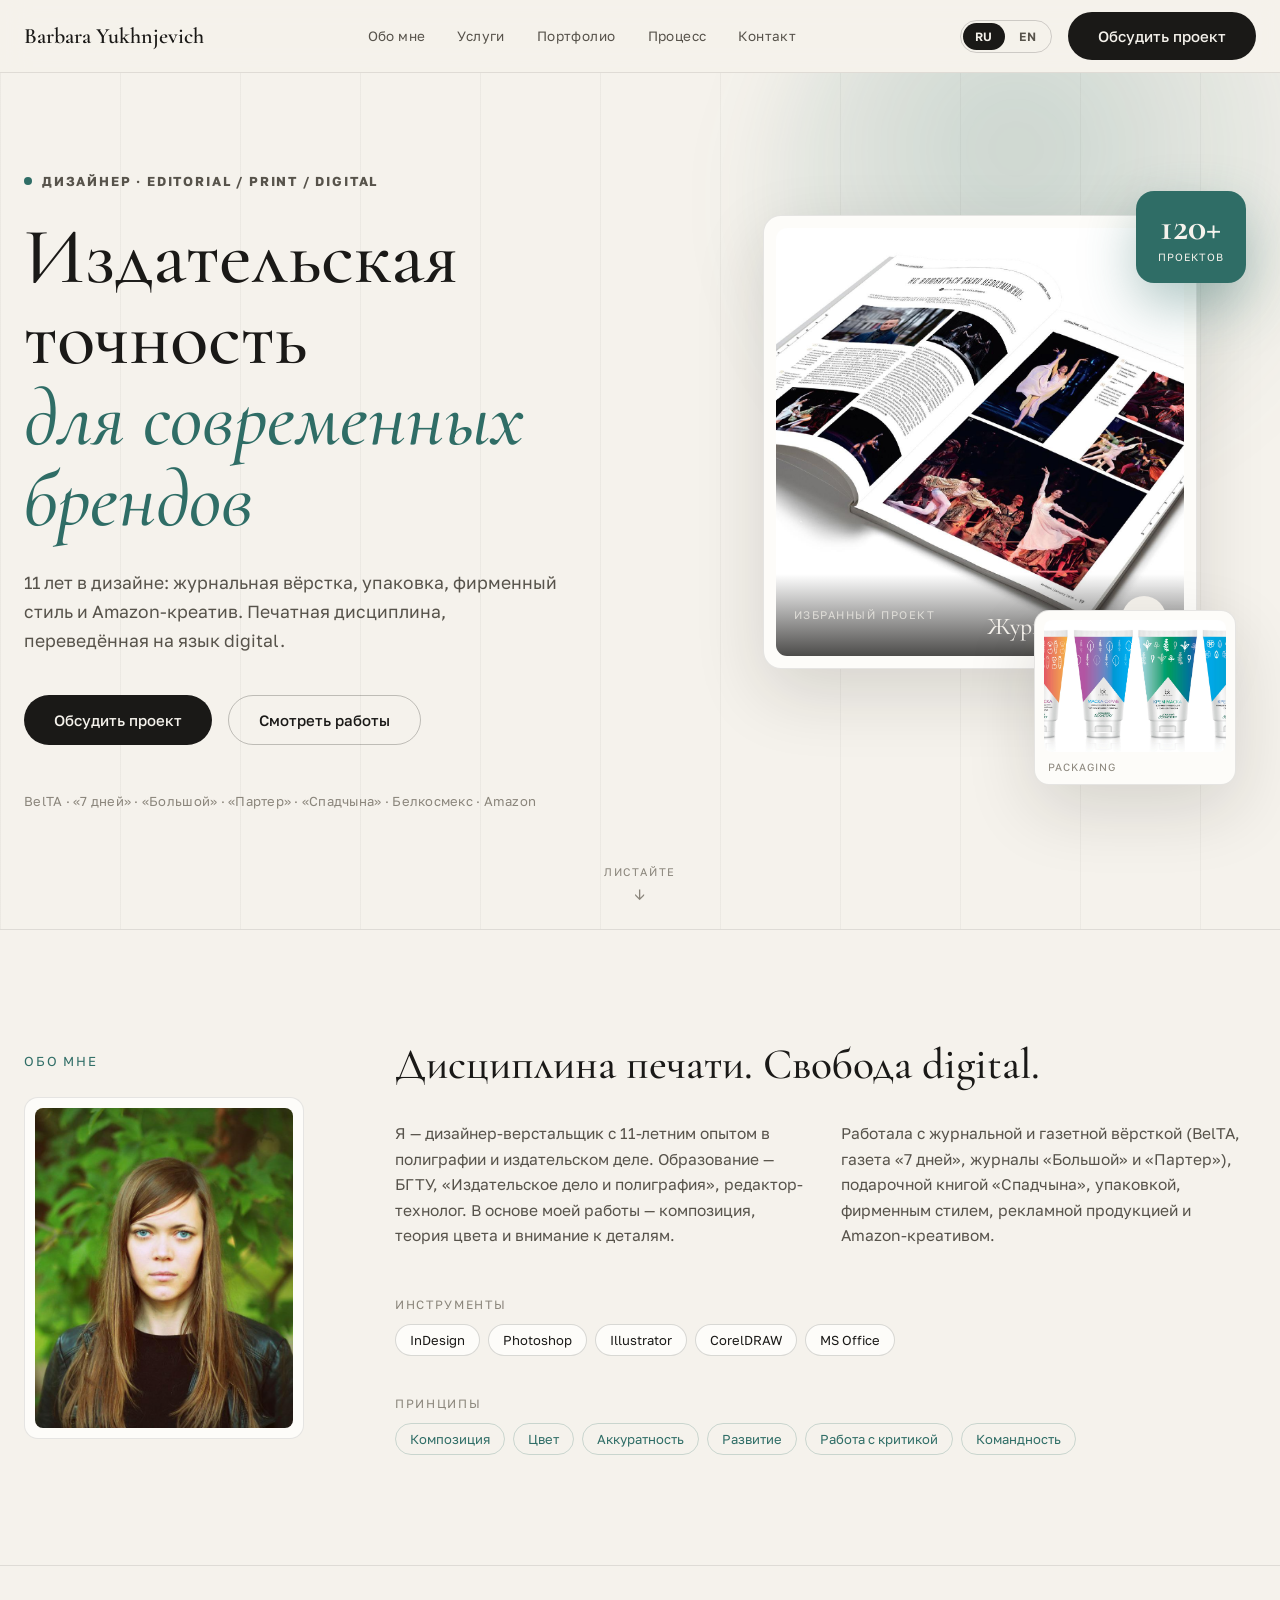
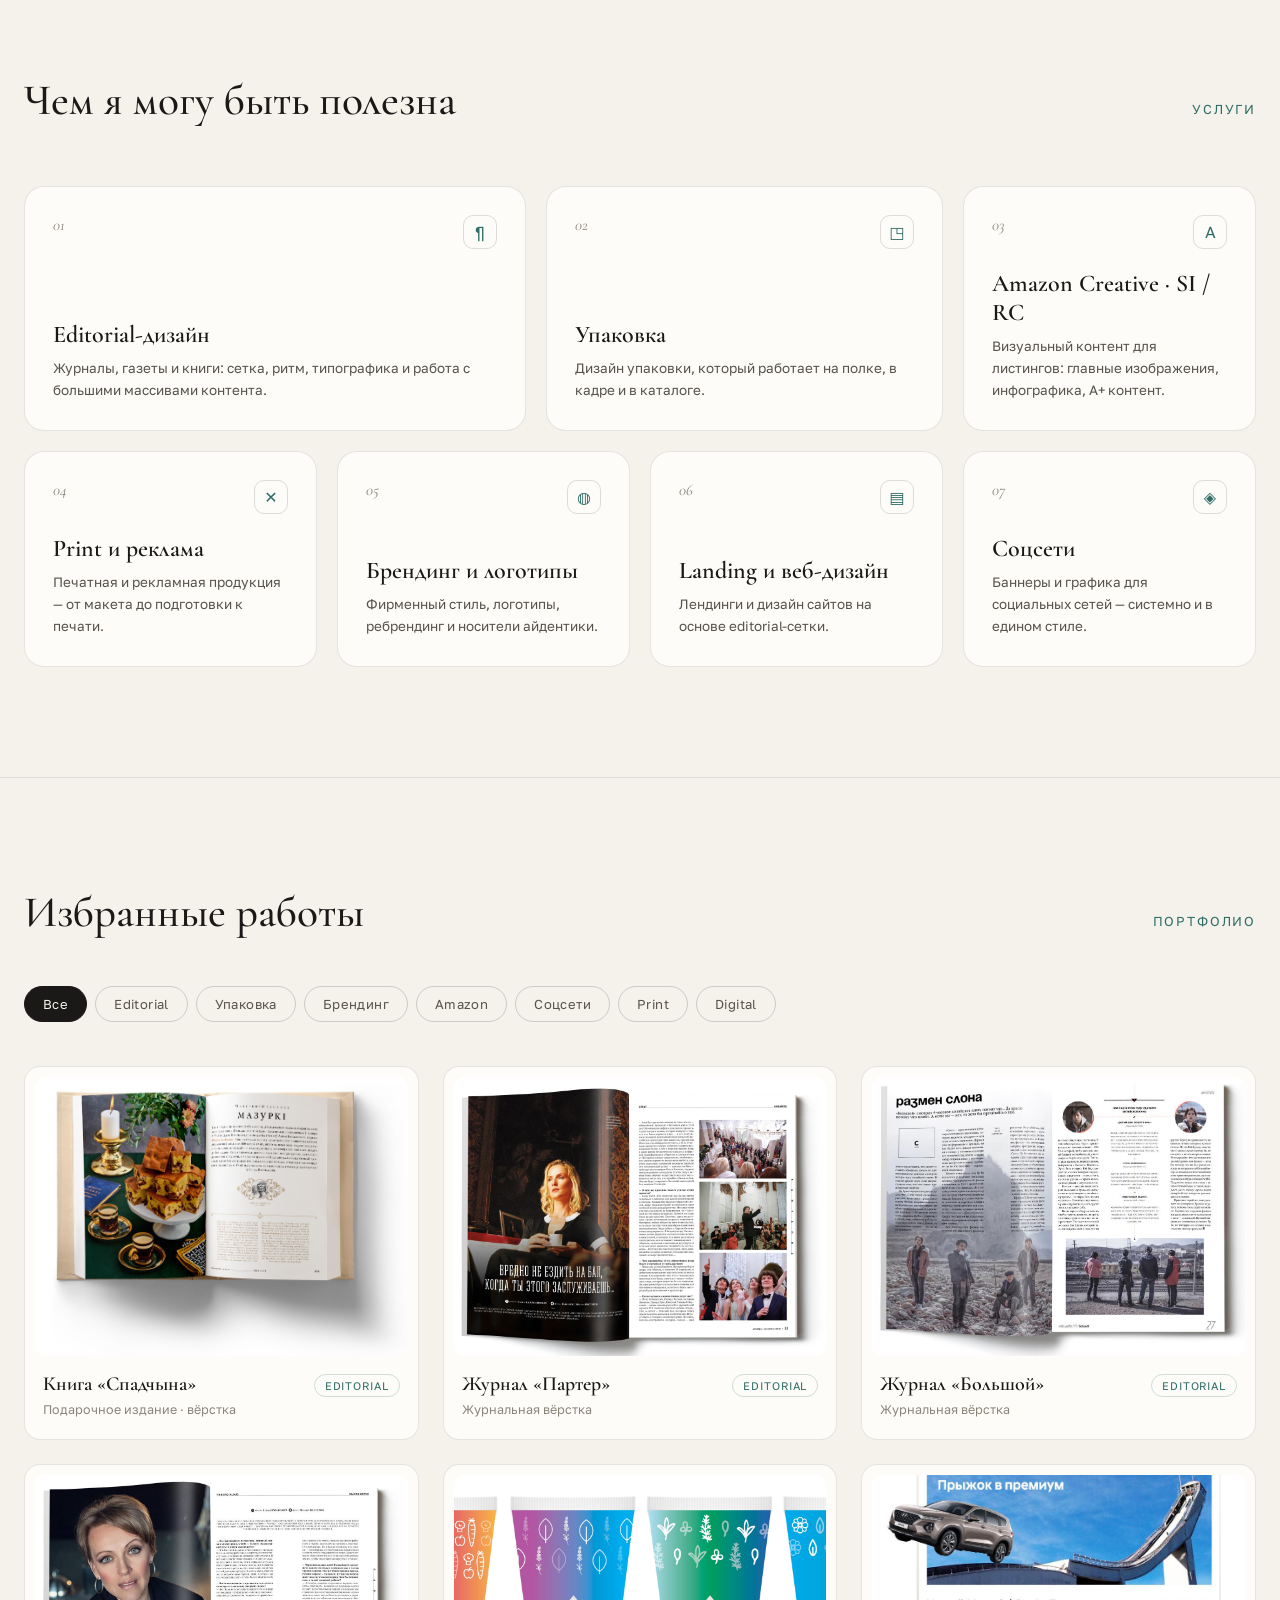
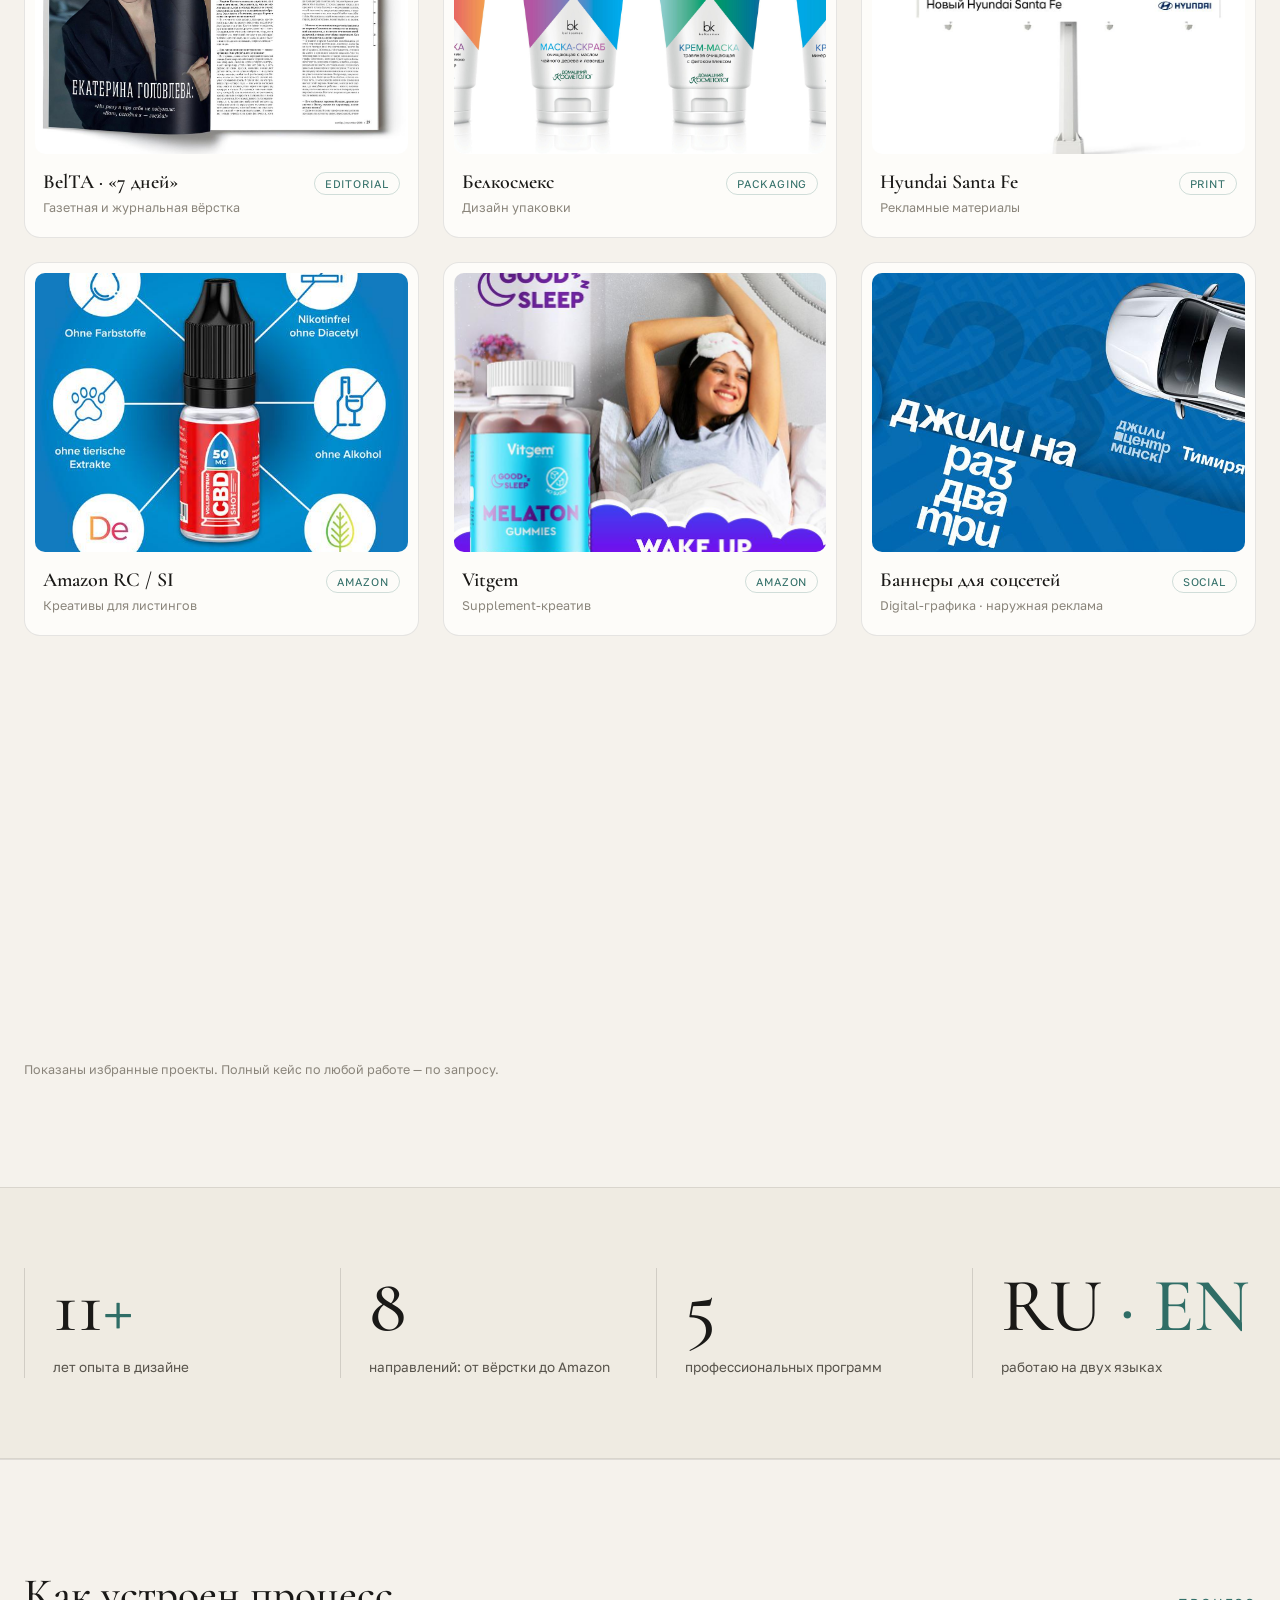
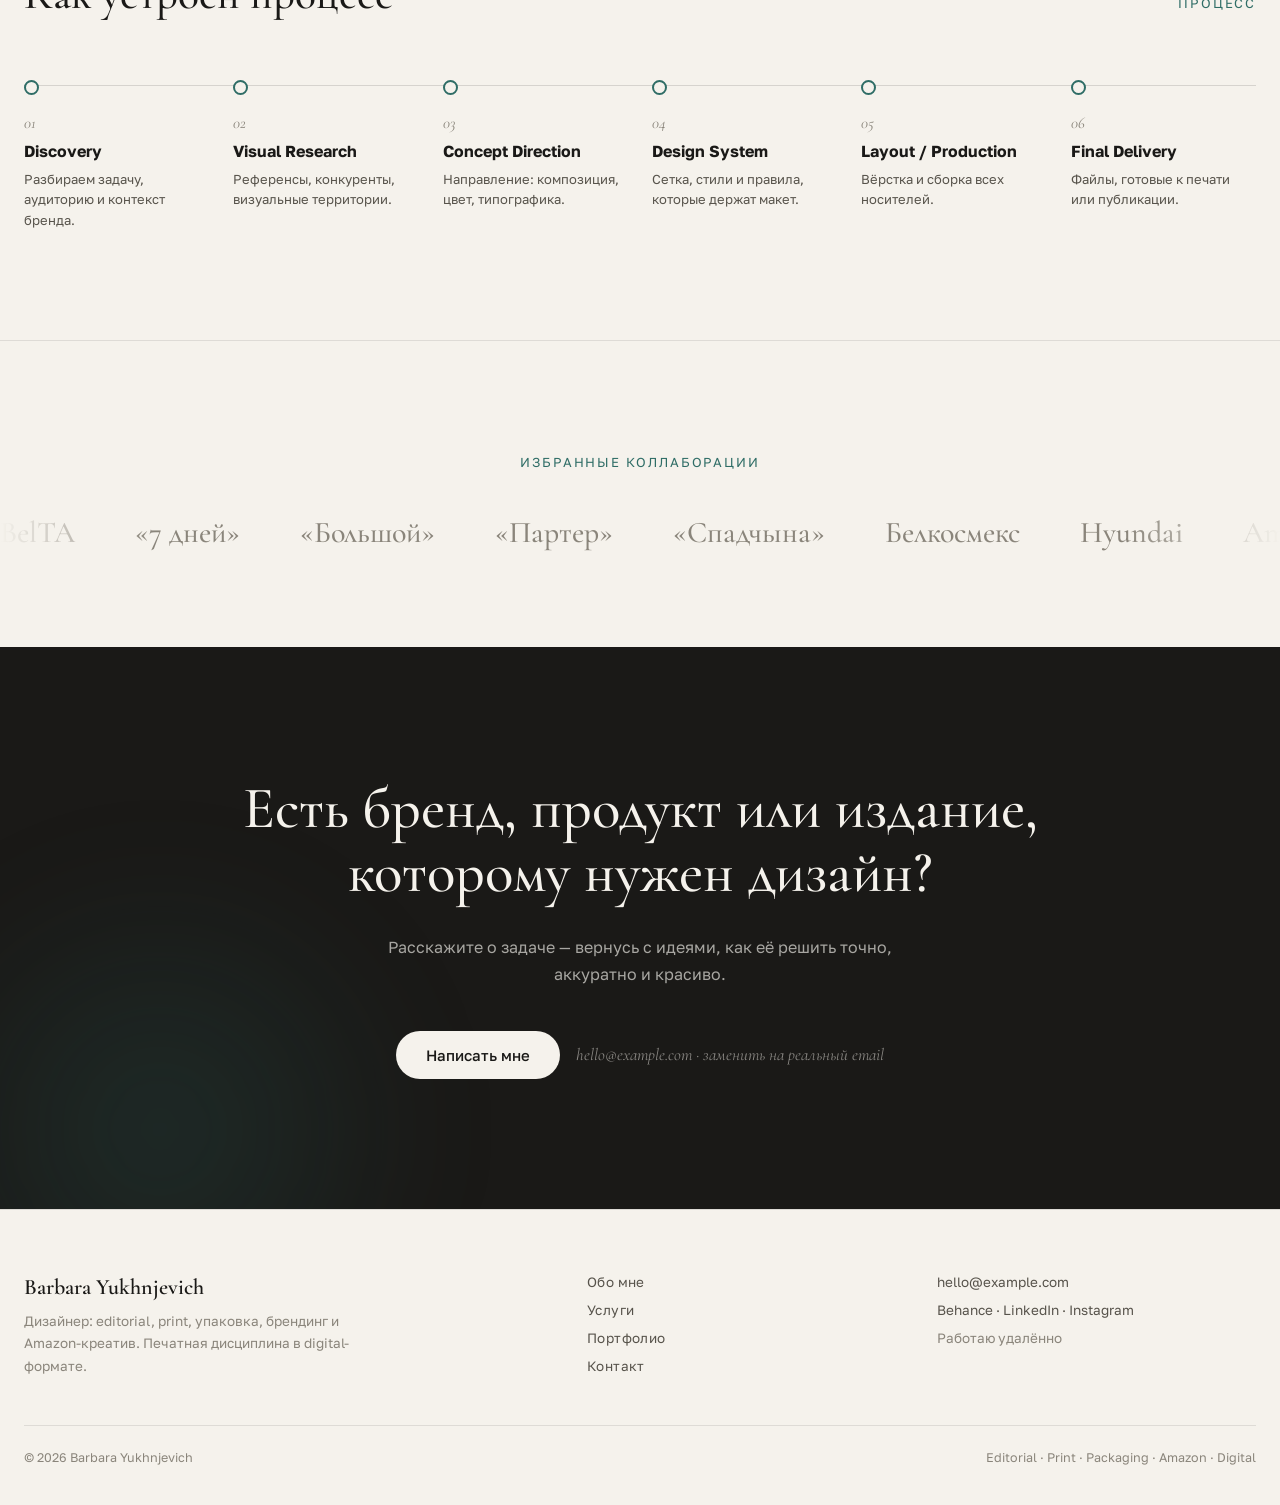
==== index.html @ 65e95d79 "Prepare Netlify Decap CMS site" ====
<!doctype html>
<html lang="ru">
  <head>
    <meta charset="utf-8">
    <meta name="viewport" content="width=device-width, initial-scale=1">
    <title>Barbara Yukhnjevich | Editorial, Print, Packaging & Digital Designer</title>
    <meta
      name="description"
      content="Portfolio of Barbara Yukhnjevich: editorial design, print, packaging, branding, Amazon creative and digital graphics."
    >
    <meta name="theme-color" content="#2F6D66">
    <meta property="og:title" content="Barbara Yukhnjevich | Designer">
    <meta
      property="og:description"
      content="Editorial precision for modern brands: print, packaging, branding, Amazon creative and digital design."
    >
    <meta property="og:type" content="website">
    <link rel="icon" href="assets/favicon.svg" type="image/svg+xml">
    <link rel="preconnect" href="https://fonts.googleapis.com">
    <link rel="preconnect" href="https://fonts.gstatic.com" crossorigin>
    <link
      href="https://fonts.googleapis.com/css2?family=Cormorant+Garamond:ital,wght@0,400;0,500;0,600;1,400;1,500&family=Golos+Text:wght@400;500;600&display=swap"
      rel="stylesheet"
    >
    <link rel="stylesheet" href="assets/styles.css">
  </head>
  <body>
    <div class="progress" id="progress"></div>

    <header class="site-header">
      <div class="shell header-inner">
        <a class="brand" href="#top">Barbara Yukhnjevich</a>
        <button class="menu-toggle" type="button" aria-label="Toggle menu" aria-expanded="false">
          <span></span>
          <span></span>
        </button>
        <nav class="main-nav" aria-label="Primary navigation">
          <a href="#about" data-nav="about"></a>
          <a href="#services" data-nav="services"></a>
          <a href="#portfolio" data-nav="portfolio"></a>
          <a href="#process" data-nav="process"></a>
          <a href="#contact" data-nav="contact"></a>
        </nav>
        <div class="header-actions">
          <div class="lang-switch" aria-label="Language">
            <button type="button" data-lang="ru">RU</button>
            <button type="button" data-lang="en">EN</button>
          </div>
          <a class="button button-dark header-cta" href="#contact"></a>
        </div>
      </div>
    </header>

    <main>
      <section class="hero" id="top" data-section="top">
        <div class="grid-bg" aria-hidden="true"></div>
        <div class="soft-orbit" aria-hidden="true"></div>
        <div class="shell hero-grid">
          <div class="hero-copy">
            <p class="kicker"><span></span><strong id="heroKicker"></strong></p>
            <h1>
              <span id="heroH1a"></span>
              <em id="heroH1b"></em>
            </h1>
            <p class="hero-sub" id="heroSub"></p>
            <div class="hero-buttons">
              <a class="button button-dark" href="#contact" id="heroCta1"></a>
              <a class="button button-outline" href="#portfolio" id="heroCta2"></a>
            </div>
            <p class="hero-facts" id="heroFacts"></p>
          </div>

          <div class="hero-media" aria-label="Featured work">
            <a class="featured-frame" href="#portfolio">
              <figure class="image-cover">
                <img src="uploads/ilovepdf_images-extracted/img27.jpg" alt="" id="heroImageAlt">
                <figcaption>
                  <span id="heroFeatTag"></span>
                  <strong id="heroFeatTitle"></strong>
                </figcaption>
              </figure>
              <span class="arrow" aria-hidden="true">→</span>
            </a>
            <div class="hero-badge">
              <strong>120+</strong>
              <span id="heroBadge1"></span>
            </div>
            <figure class="supporting-frame">
              <img src="uploads/ilovepdf_images-extracted/img66.jpg" alt="">
              <figcaption>Packaging</figcaption>
            </figure>
          </div>
        </div>
        <div class="scroll-cue" aria-hidden="true">
          <span id="scrollCue"></span>
          <span>↓</span>
        </div>
      </section>

      <section class="section about" id="about" data-section="about">
        <div class="shell about-grid">
          <aside>
            <p class="section-label" id="aboutLabel"></p>
            <figure class="portrait">
              <img src="uploads/ilovepdf_images-extracted/img3.jpg" alt="Barbara Yukhnjevich portrait">
            </figure>
          </aside>
          <div>
            <h2 class="section-title reveal" id="aboutH2"></h2>
            <div class="about-copy reveal">
              <p id="aboutP1"></p>
              <p id="aboutP2"></p>
            </div>
            <div class="chips-area">
              <div>
                <p class="micro-label" id="aboutToolsLabel"></p>
                <div class="chips" id="tools"></div>
              </div>
              <div>
                <p class="micro-label" id="aboutValuesLabel"></p>
                <div class="chips chips-accent" id="values"></div>
              </div>
            </div>
          </div>
        </div>
      </section>

      <section class="section" id="services" data-section="services">
        <div class="shell">
          <div class="section-head">
            <h2 class="section-title reveal" id="servicesH2"></h2>
            <p class="section-label" id="servicesLabel"></p>
          </div>
          <div class="services-grid" id="servicesGrid"></div>
        </div>
      </section>

      <section class="section portfolio" id="portfolio" data-section="portfolio">
        <div class="shell">
          <div class="section-head">
            <h2 class="section-title reveal" id="workH2"></h2>
            <p class="section-label" id="workLabel"></p>
          </div>
          <div class="filters" id="filters" aria-label="Portfolio filters"></div>
          <div class="projects-grid" id="projectsGrid"></div>
          <p class="note" id="workNote"></p>
        </div>
      </section>

      <section class="numbers" aria-label="Numbers">
        <div class="shell stats-grid" id="statsGrid"></div>
      </section>

      <section class="section process" id="process" data-section="process">
        <div class="shell">
          <div class="section-head">
            <h2 class="section-title reveal" id="processH2"></h2>
            <p class="section-label" id="processLabel"></p>
          </div>
          <div class="process-grid" id="processGrid"></div>
        </div>
      </section>

      <section class="collabs" aria-label="Selected collaborations">
        <div class="shell collab-head">
          <p class="section-label reveal" id="collabLabel"></p>
        </div>
        <div class="marquee" aria-hidden="true">
          <div id="collabTrack"></div>
        </div>
      </section>

      <section class="contact" id="contact" data-section="contact">
        <div class="contact-glow" aria-hidden="true"></div>
        <div class="shell contact-inner">
          <h2 class="reveal" id="ctaH2"></h2>
          <p id="ctaSub"></p>
          <div class="contact-actions">
            <a class="button button-light" id="ctaButton" href="#"></a>
            <span id="emailLine"></span>
          </div>
        </div>
      </section>
    </main>

    <footer class="footer">
      <div class="shell">
        <div class="footer-grid">
          <div>
            <strong class="footer-brand">Barbara Yukhnjevich</strong>
            <p id="footerTagline"></p>
          </div>
          <nav class="footer-nav" aria-label="Footer navigation">
            <a href="#about" data-footer-nav="about"></a>
            <a href="#services" data-footer-nav="services"></a>
            <a href="#portfolio" data-footer-nav="portfolio"></a>
            <a href="#contact" data-footer-nav="contact"></a>
          </nav>
          <div class="footer-contact">
            <a id="footerEmail" href="#"></a>
            <span id="footerSocial"></span>
            <span id="footerRemote"></span>
          </div>
        </div>
        <div class="footer-bottom">
          <span>© 2026 Barbara Yukhnjevich</span>
          <span>Editorial · Print · Packaging · Amazon · Digital</span>
        </div>
      </div>
    </footer>

    <div class="lightbox" id="lightbox" hidden>
      <button class="lightbox-close" type="button" aria-label="Close">×</button>
      <figure>
        <img src="[data-uri]" alt="">
        <figcaption>
          <strong></strong>
          <span></span>
        </figcaption>
      </figure>
    </div>

    <script src="assets/content.js"></script>
    <script src="assets/script.js"></script>
  </body>
</html>
---- assets/styles.css ----
:root {
  --paper: #f5f2ec;
  --paper-2: #efebe2;
  --card: #fdfcf9;
  --ink: #1a1917;
  --muted: #57534b;
  --faint: #8a857b;
  --line: rgba(26, 25, 23, 0.1);
  --accent: #2f6d66;
  --accent-soft: rgba(47, 109, 102, 0.22);
  --shadow: 0 24px 70px rgba(26, 25, 23, 0.14);
}

* {
  box-sizing: border-box;
}

html {
  scroll-behavior: smooth;
}

body {
  margin: 0;
  background: var(--paper);
  color: var(--ink);
  font-family: "Golos Text", system-ui, sans-serif;
}

body.locked {
  overflow: hidden;
}

img {
  display: block;
  max-width: 100%;
}

a {
  color: inherit;
}

button,
input {
  font: inherit;
}

.shell {
  width: min(100% - 48px, 1440px);
  margin: 0 auto;
}

.progress {
  position: fixed;
  inset: 0 auto auto 0;
  z-index: 1000;
  width: 0;
  height: 3px;
  background: var(--accent);
}

.site-header {
  position: sticky;
  top: 0;
  z-index: 100;
  border-bottom: 1px solid var(--line);
  background: rgba(245, 242, 236, 0.9);
  backdrop-filter: blur(14px);
}

.header-inner {
  min-height: 72px;
  display: flex;
  align-items: center;
  justify-content: space-between;
  gap: 24px;
}

.brand,
.footer-brand {
  font-family: "Cormorant Garamond", Georgia, serif;
  font-size: 22px;
  font-weight: 600;
  text-decoration: none;
  white-space: nowrap;
}

.main-nav {
  display: flex;
  align-items: center;
  gap: 32px;
}

.main-nav a,
.footer-nav a {
  color: var(--muted);
  font-size: 13.5px;
  letter-spacing: 0.03em;
  text-decoration: none;
  transition: color 0.2s ease;
}

.main-nav a:hover,
.main-nav a.active,
.footer-nav a:hover,
.footer-contact a:hover {
  color: var(--accent);
}

.header-actions {
  display: flex;
  align-items: center;
  gap: 16px;
}

.lang-switch {
  display: flex;
  gap: 2px;
  padding: 2px;
  border: 1px solid rgba(26, 25, 23, 0.18);
  border-radius: 999px;
}

.lang-switch button {
  min-width: 42px;
  border: 0;
  border-radius: 999px;
  background: transparent;
  color: var(--muted);
  cursor: pointer;
  font-size: 12px;
  font-weight: 600;
  letter-spacing: 0.05em;
  padding: 6px 12px;
}

.lang-switch button.active {
  background: var(--ink);
  color: var(--paper);
}

.button {
  display: inline-flex;
  align-items: center;
  justify-content: center;
  border-radius: 999px;
  padding: 15px 30px;
  font-size: 15px;
  font-weight: 500;
  text-decoration: none;
  transition: transform 0.2s ease, background 0.2s ease, color 0.2s ease, border-color 0.2s ease;
}

.button:hover {
  transform: translateY(-2px);
}

.button-dark {
  background: var(--ink);
  color: var(--paper);
}

.button-dark:hover {
  background: var(--accent);
}

.button-light {
  background: var(--paper);
  color: var(--ink);
}

.button-light:hover {
  background: var(--accent);
  color: var(--paper);
}

.button-outline {
  border: 1px solid rgba(26, 25, 23, 0.25);
}

.button-outline:hover {
  border-color: var(--accent);
  color: var(--accent);
}

.menu-toggle {
  display: none;
  width: 44px;
  height: 44px;
  border: 1px solid rgba(26, 25, 23, 0.14);
  border-radius: 50%;
  background: transparent;
  cursor: pointer;
}

.menu-toggle span {
  display: block;
  width: 17px;
  height: 1.5px;
  margin: 4px auto;
  background: var(--ink);
}

.hero {
  position: relative;
  overflow: hidden;
}

.grid-bg {
  position: absolute;
  inset: 0;
  max-width: 1440px;
  margin: 0 auto;
  pointer-events: none;
  background-image: repeating-linear-gradient(90deg, rgba(26, 25, 23, 0.045) 0 1px, transparent 1px 120px);
}

.soft-orbit {
  position: absolute;
  top: -180px;
  right: -120px;
  width: 640px;
  height: 640px;
  border-radius: 50%;
  background: radial-gradient(circle at 40% 40%, var(--accent-soft), transparent 65%);
  filter: blur(40px);
}

.hero-grid {
  position: relative;
  display: grid;
  grid-template-columns: 7fr 5fr;
  gap: 48px;
  align-items: center;
  min-height: calc(100vh - 72px);
  padding: 100px 0 120px;
}

.kicker {
  display: flex;
  align-items: center;
  gap: 10px;
  margin: 0 0 28px;
  color: var(--muted);
  font-size: 13px;
  letter-spacing: 0.14em;
  text-transform: uppercase;
}

.kicker span {
  width: 8px;
  height: 8px;
  border-radius: 50%;
  background: var(--accent);
}

.hero h1,
.section-title,
.contact h2 {
  font-family: "Cormorant Garamond", Georgia, serif;
  font-weight: 500;
  margin: 0;
}

.hero h1 {
  font-size: clamp(52px, 6.2vw, 96px);
  line-height: 1.02;
}

.hero h1 span,
.hero h1 em {
  display: block;
}

.hero h1 em {
  color: var(--accent);
}

.hero-sub {
  max-width: 540px;
  margin: 28px 0 40px;
  color: var(--muted);
  font-size: 17.5px;
  line-height: 1.65;
}

.hero-buttons {
  display: flex;
  flex-wrap: wrap;
  gap: 16px;
}

.hero-facts {
  margin: 48px 0 0;
  color: var(--faint);
  font-size: 13px;
  letter-spacing: 0.02em;
}

.hero-media {
  position: relative;
  min-height: 600px;
}

.featured-frame,
.supporting-frame,
.portrait,
.project-card,
.service-card {
  background: var(--card);
  border: 1px solid var(--line);
  box-shadow: var(--shadow);
}

.featured-frame {
  position: absolute;
  top: 24px;
  left: 0;
  display: block;
  width: 88%;
  padding: 12px;
  border-radius: 18px;
  text-decoration: none;
  animation: floatA 9s ease-in-out infinite;
}

.featured-frame:hover {
  box-shadow: 0 48px 104px rgba(26, 25, 23, 0.24);
}

.image-cover {
  position: relative;
  margin: 0;
  height: 428px;
  overflow: hidden;
  border-radius: 11px;
}

.image-cover img,
.supporting-frame img,
.portrait img,
.project-image img {
  width: 100%;
  height: 100%;
  object-fit: cover;
}

.image-cover figcaption {
  position: absolute;
  inset: auto 0 0 0;
  display: flex;
  justify-content: space-between;
  gap: 16px;
  padding: 34px 18px 15px;
  background: linear-gradient(to top, rgba(26, 25, 23, 0.78), rgba(26, 25, 23, 0));
  color: var(--paper);
}

.image-cover figcaption span {
  display: block;
  color: rgba(245, 242, 236, 0.72);
  font-size: 11px;
  letter-spacing: 0.14em;
  text-transform: uppercase;
}

.image-cover figcaption strong {
  display: block;
  margin-top: 4px;
  font-family: "Cormorant Garamond", Georgia, serif;
  font-size: 24px;
  font-weight: 500;
}

.arrow {
  position: absolute;
  right: 30px;
  bottom: 28px;
  width: 44px;
  height: 44px;
  display: grid;
  place-items: center;
  border-radius: 50%;
  background: var(--paper);
  color: var(--ink);
  font-size: 20px;
}

.hero-badge {
  position: absolute;
  top: 0;
  right: 2%;
  padding: 18px 22px;
  border-radius: 18px;
  background: var(--accent);
  color: var(--paper);
  text-align: center;
  box-shadow: 0 22px 54px rgba(47, 109, 102, 0.38);
  animation: floatB 7s 0.5s ease-in-out infinite;
}

.hero-badge strong {
  display: block;
  font-family: "Cormorant Garamond", Georgia, serif;
  font-size: 38px;
  line-height: 0.95;
}

.hero-badge span,
.supporting-frame figcaption {
  font-size: 10.5px;
  letter-spacing: 0.1em;
  text-transform: uppercase;
}

.supporting-frame {
  position: absolute;
  right: 4%;
  bottom: 6px;
  width: 41%;
  margin: 0;
  padding: 9px;
  border-radius: 15px;
  animation: floatC 8s 1s ease-in-out infinite;
}

.supporting-frame img {
  height: 132px;
  border-radius: 8px;
}

.supporting-frame figcaption {
  padding: 9px 4px 2px;
  color: var(--faint);
}

.scroll-cue {
  position: absolute;
  left: 50%;
  bottom: 26px;
  display: flex;
  flex-direction: column;
  align-items: center;
  gap: 7px;
  transform: translateX(-50%);
  color: var(--faint);
  font-size: 11px;
  letter-spacing: 0.16em;
  text-transform: uppercase;
}

.scroll-cue span:last-child {
  font-size: 15px;
  animation: bounce 1.9s ease-in-out infinite;
}

.section {
  border-top: 1px solid var(--line);
  padding: 110px 0;
}

.section-label,
.micro-label {
  color: var(--accent);
  font-size: 13px;
  letter-spacing: 0.14em;
  text-transform: uppercase;
}

.micro-label {
  margin: 0 0 12px;
  color: var(--faint);
  font-size: 12px;
}

.section-title {
  font-size: clamp(36px, 3.4vw, 52px);
  line-height: 1.12;
}

.section-head {
  display: flex;
  align-items: baseline;
  justify-content: space-between;
  gap: 24px;
  margin-bottom: 56px;
}

.about-grid {
  display: grid;
  grid-template-columns: 3fr 8fr;
  gap: 48px;
}

.portrait {
  max-width: 280px;
  margin: 28px 0 0;
  padding: 10px;
  border-radius: 14px;
  box-shadow: none;
}

.portrait img {
  height: 320px;
  border-radius: 8px;
}

.about-copy {
  display: grid;
  grid-template-columns: 1fr 1fr;
  gap: 32px;
  max-width: 900px;
  margin-top: 32px;
}

.about-copy p,
.service-card p,
.process-step p,
.contact p,
.footer p,
.project-footer p,
.stat p {
  color: var(--muted);
  line-height: 1.65;
}

.about-copy p {
  margin: 0;
  font-size: 15.5px;
}

.chips-area {
  display: flex;
  flex-wrap: wrap;
  gap: 40px;
  margin-top: 48px;
}

.chips {
  display: flex;
  flex-wrap: wrap;
  gap: 8px;
}

.chips span {
  border: 1px solid rgba(26, 25, 23, 0.16);
  border-radius: 999px;
  background: var(--card);
  padding: 7px 14px;
  font-size: 13px;
}

.chips-accent span {
  border-color: var(--accent-soft);
  background: transparent;
  color: var(--accent);
}

.services-grid {
  display: grid;
  grid-template-columns: repeat(12, 1fr);
  gap: 20px;
}

.service-card {
  min-height: 190px;
  display: flex;
  flex-direction: column;
  justify-content: space-between;
  gap: 20px;
  padding: 28px;
  border-radius: 20px;
  box-shadow: none;
  transition: transform 0.25s ease, border-color 0.25s ease, box-shadow 0.25s ease;
}

.service-card:hover,
.project-card:hover {
  transform: translateY(-5px);
  border-color: var(--accent);
  box-shadow: 0 18px 44px rgba(26, 25, 23, 0.1);
}

.card-top {
  display: flex;
  align-items: flex-start;
  justify-content: space-between;
  gap: 12px;
}

.card-top > span:first-child,
.process-step > span {
  color: var(--faint);
  font-family: "Cormorant Garamond", Georgia, serif;
  font-size: 16px;
  font-style: italic;
}

.glyph {
  width: 34px;
  height: 34px;
  display: grid;
  place-items: center;
  border: 1px solid rgba(26, 25, 23, 0.14);
  border-radius: 10px;
  color: var(--accent);
}

.service-card h3,
.project-footer h3 {
  margin: 0;
  font-family: "Cormorant Garamond", Georgia, serif;
  font-size: 24px;
  font-weight: 600;
}

.service-card p {
  margin: 8px 0 0;
  font-size: 13.5px;
}

.filters {
  display: flex;
  flex-wrap: wrap;
  gap: 8px;
  margin: -12px 0 44px;
}

.filters button {
  border: 1px solid rgba(26, 25, 23, 0.18);
  border-radius: 999px;
  background: transparent;
  color: var(--muted);
  cursor: pointer;
  font-size: 13px;
  letter-spacing: 0.03em;
  padding: 9px 18px;
}

.filters button.active {
  border-color: var(--ink);
  background: var(--ink);
  color: var(--paper);
}

.projects-grid {
  display: grid;
  grid-template-columns: repeat(3, 1fr);
  gap: 24px;
}

.project-card {
  display: flex;
  flex-direction: column;
  padding: 10px;
  border-radius: 16px;
  box-shadow: none;
  transition: transform 0.25s ease, box-shadow 0.25s ease, border-color 0.25s ease;
}

.project-image {
  position: relative;
  width: 100%;
  aspect-ratio: 4 / 3;
  overflow: hidden;
  border: 0;
  border-radius: 10px;
  background: var(--paper-2);
  cursor: pointer;
  padding: 0;
}

.project-image::after {
  content: "";
  position: absolute;
  inset: 0;
  background: rgba(26, 25, 23, 0);
  transition: background 0.25s ease;
}

.project-image span {
  position: absolute;
  inset: 50% auto auto 50%;
  z-index: 1;
  width: 54px;
  height: 54px;
  display: grid;
  place-items: center;
  border-radius: 50%;
  background: rgba(245, 242, 236, 0.96);
  box-shadow: 0 10px 30px rgba(26, 25, 23, 0.3);
  opacity: 0;
  transform: translate(-50%, -50%) scale(0.85);
  transition: opacity 0.25s ease, transform 0.25s ease;
}

.project-image:hover::after {
  background: rgba(26, 25, 23, 0.34);
}

.project-image:hover span {
  opacity: 1;
  transform: translate(-50%, -50%) scale(1);
}

.project-footer {
  display: flex;
  align-items: baseline;
  justify-content: space-between;
  gap: 12px;
  margin-top: auto;
  padding: 16px 8px 8px;
}

.project-footer h3 {
  font-size: 20px;
  line-height: 1.2;
}

.project-footer p {
  margin: 4px 0 0;
  color: var(--faint);
  font-size: 12.5px;
}

.project-footer > span {
  flex: none;
  border: 1px solid var(--accent-soft);
  border-radius: 999px;
  color: var(--accent);
  font-size: 11px;
  letter-spacing: 0.08em;
  padding: 4px 10px;
  text-transform: uppercase;
}

.note {
  margin: 28px 0 0;
  color: var(--faint);
  font-size: 12.5px;
}

.numbers {
  border-block: 1px solid var(--line);
  background: var(--paper-2);
  padding: 80px 0;
}

.stats-grid {
  display: grid;
  grid-template-columns: repeat(4, 1fr);
  gap: 32px;
}

.stat {
  border-left: 1px solid rgba(26, 25, 23, 0.14);
  padding-left: 28px;
}

.stat strong {
  display: block;
  font-family: "Cormorant Garamond", Georgia, serif;
  font-size: 76px;
  font-weight: 500;
  line-height: 1;
}

.stat em {
  color: var(--accent);
  font-style: normal;
}

.stat p {
  margin: 12px 0 0;
  font-size: 13.5px;
}

.process-grid {
  position: relative;
  display: grid;
  grid-template-columns: repeat(6, 1fr);
  gap: 24px;
}

.process-grid::before {
  content: "";
  position: absolute;
  inset: 5px 0 auto 0;
  height: 1px;
  background: rgba(26, 25, 23, 0.14);
}

.process-step {
  position: relative;
  padding-top: 32px;
}

.process-step::before {
  content: "";
  position: absolute;
  top: 0;
  left: 0;
  width: 11px;
  height: 11px;
  border: 2px solid var(--accent);
  border-radius: 50%;
  background: var(--paper);
}

.process-step h3 {
  margin: 8px 0;
  font-size: 16px;
}

.process-step p {
  margin: 0;
  font-size: 13px;
  line-height: 1.55;
}

.collabs {
  border-top: 1px solid var(--line);
  padding: 100px 0 96px;
}

.collab-head {
  text-align: center;
}

.marquee {
  overflow: hidden;
  margin-top: 44px;
  mask-image: linear-gradient(90deg, transparent, #000 12%, #000 88%, transparent);
}

.marquee > div {
  display: flex;
  width: max-content;
  gap: 60px;
  animation: marquee 40s linear infinite;
}

.marquee span {
  color: var(--faint);
  font-family: "Cormorant Garamond", Georgia, serif;
  font-size: 30px;
  font-weight: 500;
  white-space: nowrap;
}

.contact {
  position: relative;
  overflow: hidden;
  background: var(--ink);
  color: var(--paper);
}

.contact-glow {
  position: absolute;
  bottom: -220px;
  left: -140px;
  width: 600px;
  height: 600px;
  border-radius: 50%;
  background: radial-gradient(circle at 50% 50%, var(--accent-soft), transparent 65%);
  filter: blur(50px);
}

.contact-inner {
  position: relative;
  padding: 130px 0;
  text-align: center;
}

.contact h2 {
  max-width: 900px;
  margin-inline: auto;
  font-size: clamp(44px, 4.6vw, 72px);
  line-height: 1.1;
}

.contact p {
  max-width: 540px;
  margin: 28px auto 44px;
  color: rgba(245, 242, 236, 0.65);
  font-size: 16px;
}

.contact-actions {
  display: flex;
  flex-wrap: wrap;
  align-items: center;
  justify-content: center;
  gap: 16px;
}

.contact-actions span {
  color: rgba(245, 242, 236, 0.5);
  font-family: "Cormorant Garamond", Georgia, serif;
  font-size: 17px;
  font-style: italic;
}

.footer {
  border-top: 1px solid var(--line);
  padding: 64px 0 40px;
}

.footer-grid {
  display: grid;
  grid-template-columns: 5fr 3fr 3fr;
  gap: 32px;
}

.footer p {
  max-width: 340px;
  margin: 10px 0 0;
  color: var(--faint);
  font-size: 13.5px;
}

.footer-nav,
.footer-contact {
  display: flex;
  flex-direction: column;
  gap: 12px;
}

.footer-contact a,
.footer-contact span {
  color: var(--muted);
  font-size: 13.5px;
  text-decoration: none;
}

.footer-contact span:last-child {
  color: var(--faint);
}

.footer-bottom {
  display: flex;
  justify-content: space-between;
  gap: 16px;
  margin-top: 48px;
  border-top: 1px solid var(--line);
  padding-top: 24px;
  color: var(--faint);
  font-size: 12.5px;
}

.lightbox {
  position: fixed;
  inset: 0;
  z-index: 2000;
  display: grid;
  place-items: center;
  padding: 56px 40px;
  background: rgba(20, 19, 17, 0.9);
  backdrop-filter: blur(10px);
}

.lightbox[hidden] {
  display: none;
}

.lightbox figure {
  margin: 0;
  text-align: center;
}

.lightbox img {
  max-width: 88vw;
  max-height: 74vh;
  border-radius: 8px;
  background: var(--card);
  box-shadow: 0 40px 100px rgba(0, 0, 0, 0.55);
}

.lightbox figcaption {
  margin-top: 22px;
  color: var(--paper);
}

.lightbox figcaption strong {
  display: block;
  font-family: "Cormorant Garamond", Georgia, serif;
  font-size: 26px;
  font-weight: 500;
}

.lightbox figcaption span {
  display: block;
  margin-top: 5px;
  color: rgba(245, 242, 236, 0.62);
  font-size: 13px;
}

.lightbox-close {
  position: absolute;
  top: 24px;
  right: 28px;
  width: 46px;
  height: 46px;
  border: 1px solid rgba(245, 242, 236, 0.3);
  border-radius: 50%;
  background: rgba(245, 242, 236, 0.08);
  color: var(--paper);
  cursor: pointer;
  font-size: 26px;
  line-height: 1;
}

.reveal {
  opacity: 0;
  transform: translateY(28px);
  transition: opacity 0.7s cubic-bezier(0.2, 0.7, 0.2, 1), transform 0.7s cubic-bezier(0.2, 0.7, 0.2, 1);
}

.reveal.visible {
  opacity: 1;
  transform: none;
}

@keyframes floatA {
  0%,
  100% {
    transform: translateY(0) rotate(-1.5deg);
  }
  50% {
    transform: translateY(-12px) rotate(-1.5deg);
  }
}

@keyframes floatB {
  0%,
  100% {
    transform: translateY(0) rotate(3deg);
  }
  50% {
    transform: translateY(-12px) rotate(3deg);
  }
}

@keyframes floatC {
  0%,
  100% {
    transform: translateY(0) rotate(-3deg);
  }
  50% {
    transform: translateY(-12px) rotate(-3deg);
  }
}

@keyframes bounce {
  0%,
  100% {
    transform: translateY(0);
    opacity: 0.4;
  }
  50% {
    transform: translateY(7px);
    opacity: 1;
  }
}

@keyframes marquee {
  from {
    transform: translateX(0);
  }
  to {
    transform: translateX(-50%);
  }
}

@media (max-width: 1100px) {
  .main-nav {
    gap: 20px;
  }

  .hero-grid,
  .about-grid {
    grid-template-columns: 1fr;
  }

  .hero-media {
    min-height: 520px;
    max-width: 700px;
  }

  .projects-grid {
    grid-template-columns: repeat(2, 1fr);
  }

  .stats-grid,
  .process-grid {
    grid-template-columns: repeat(2, 1fr);
  }

  .process-grid::before {
    display: none;
  }
}

@media (max-width: 840px) {
  .shell {
    width: min(100% - 32px, 1440px);
  }

  .header-inner {
    min-height: 64px;
  }

  .menu-toggle {
    display: block;
  }

  .main-nav {
    position: fixed;
    top: 64px;
    right: 16px;
    left: 16px;
    display: none;
    flex-direction: column;
    align-items: stretch;
    gap: 0;
    border: 1px solid var(--line);
    border-radius: 12px;
    background: var(--card);
    box-shadow: 0 18px 44px rgba(26, 25, 23, 0.14);
    padding: 8px;
  }

  .menu-open .main-nav {
    display: flex;
  }

  .main-nav a {
    padding: 14px 12px;
  }

  .header-actions {
    margin-left: auto;
  }

  .header-cta {
    display: none;
  }

  .hero-grid {
    padding: 72px 0 96px;
  }

  .hero h1 {
    font-size: clamp(46px, 12vw, 72px);
  }

  .hero-media {
    min-height: 460px;
  }

  .featured-frame {
    width: 92%;
  }

  .image-cover {
    height: 340px;
  }

  .supporting-frame {
    width: 46%;
  }

  .section,
  .collabs {
    padding: 82px 0;
  }

  .section-head,
  .about-copy,
  .footer-grid {
    display: block;
  }

  .section-head .section-label {
    margin-top: 14px;
  }

  .about-copy p + p {
    margin-top: 18px;
  }

  .services-grid {
    grid-template-columns: 1fr;
  }

  .service-card {
    grid-column: auto !important;
  }

  .projects-grid,
  .stats-grid,
  .process-grid {
    grid-template-columns: 1fr;
  }

  .footer-nav,
  .footer-contact {
    margin-top: 28px;
  }

  .footer-bottom {
    flex-direction: column;
  }
}

@media (max-width: 560px) {
  .brand {
    font-size: 19px;
  }

  .lang-switch button {
    min-width: 36px;
    padding-inline: 8px;
  }

  .hero-sub {
    font-size: 16px;
  }

  .hero-buttons .button,
  .contact-actions .button {
    width: 100%;
  }

  .hero-media {
    min-height: 390px;
  }

  .image-cover {
    height: 286px;
  }

  .hero-badge {
    padding: 14px 18px;
  }

  .hero-badge strong {
    font-size: 30px;
  }

  .supporting-frame {
    right: 0;
    width: 52%;
  }

  .supporting-frame img {
    height: 104px;
  }

  .portrait {
    max-width: none;
  }

  .contact-inner {
    padding: 96px 0;
  }
}

@media (prefers-reduced-motion: reduce) {
  *,
  *::before,
  *::after {
    animation: none !important;
    scroll-behavior: auto !important;
    transition: none !important;
  }

  .reveal {
    opacity: 1;
    transform: none;
  }
}
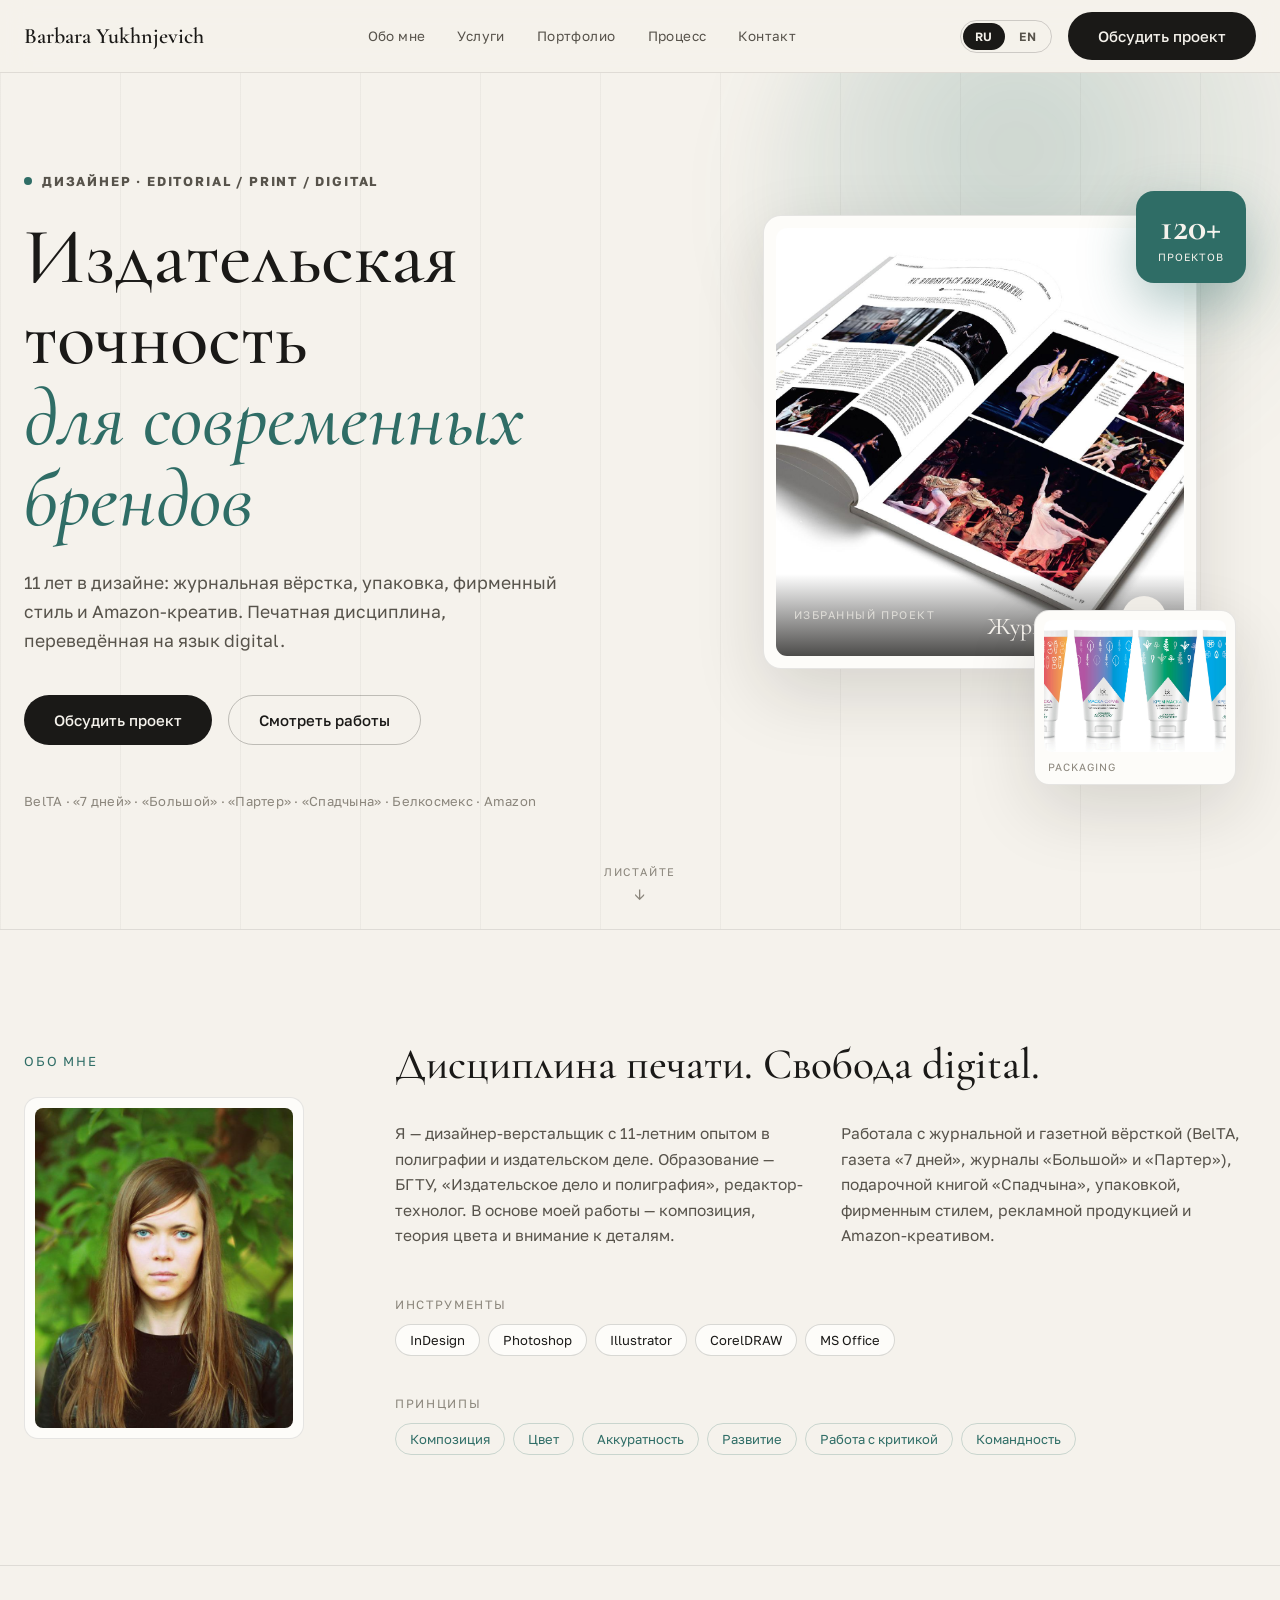
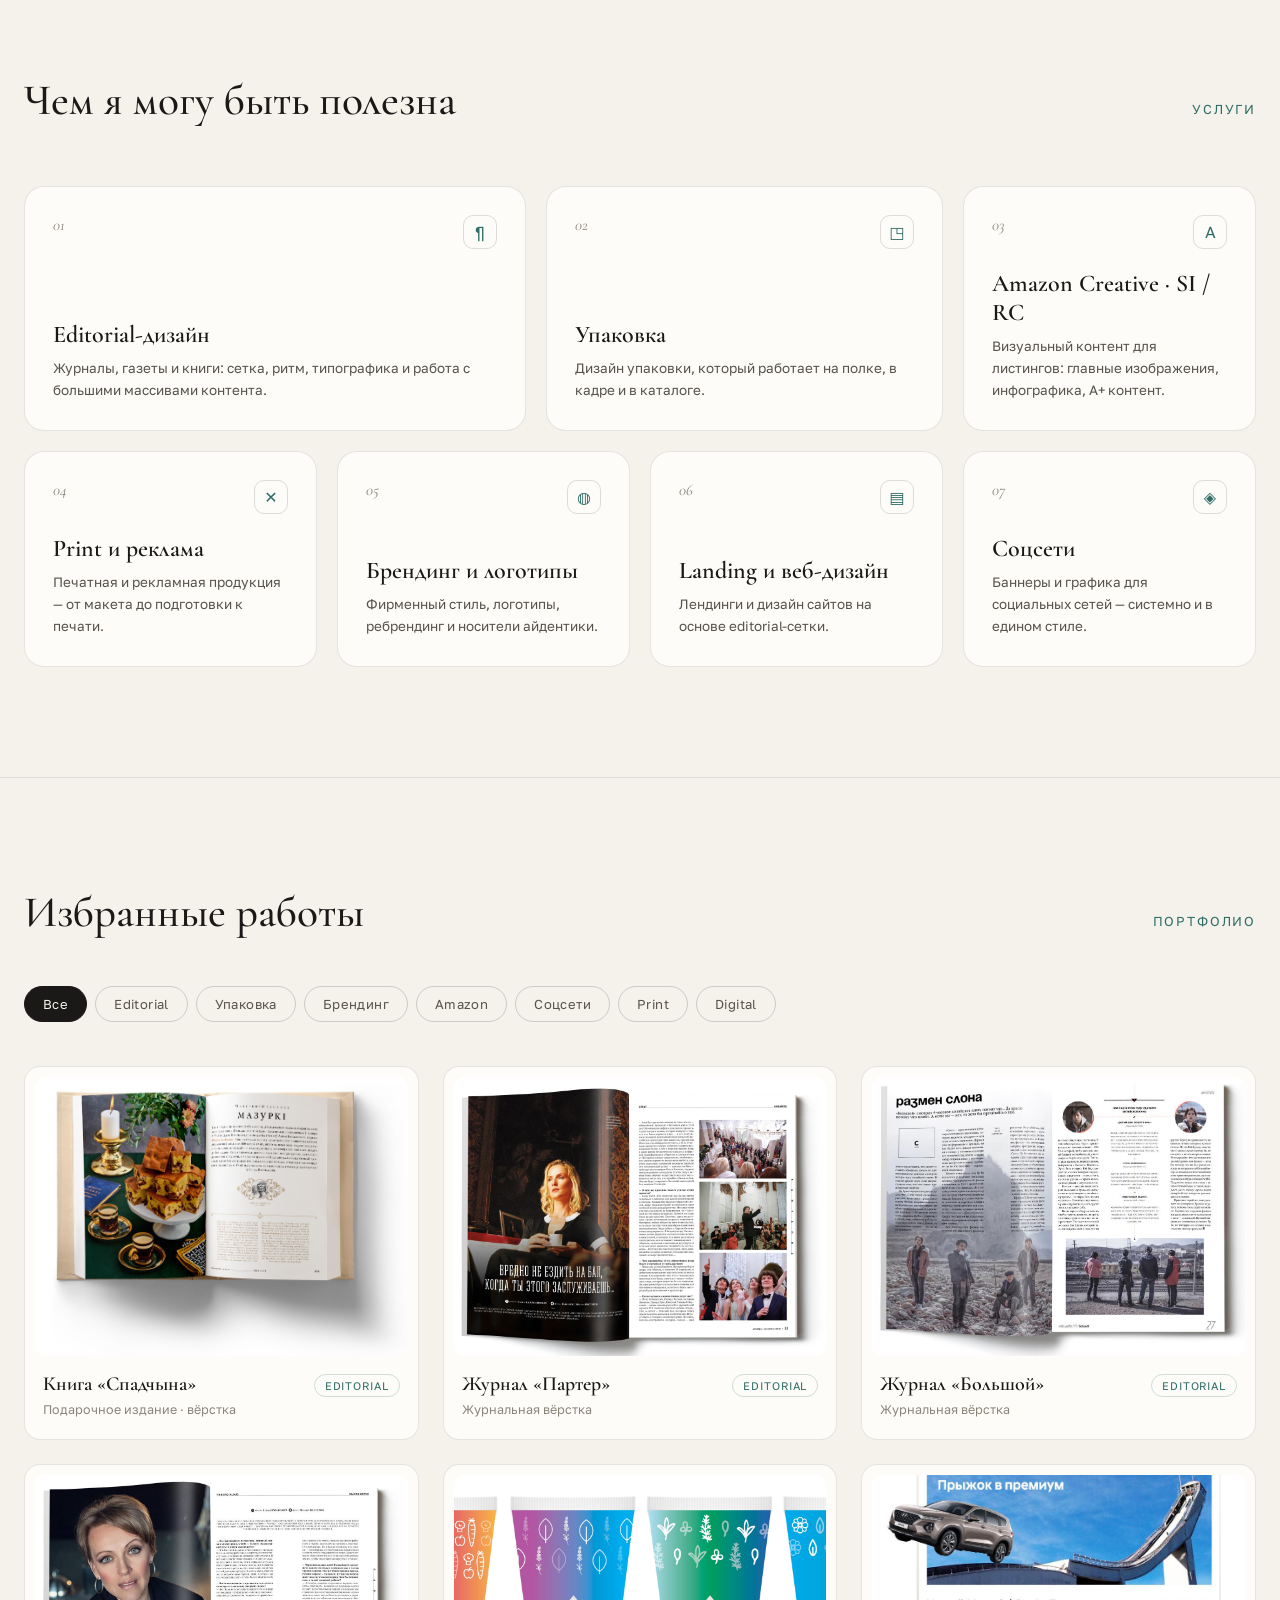
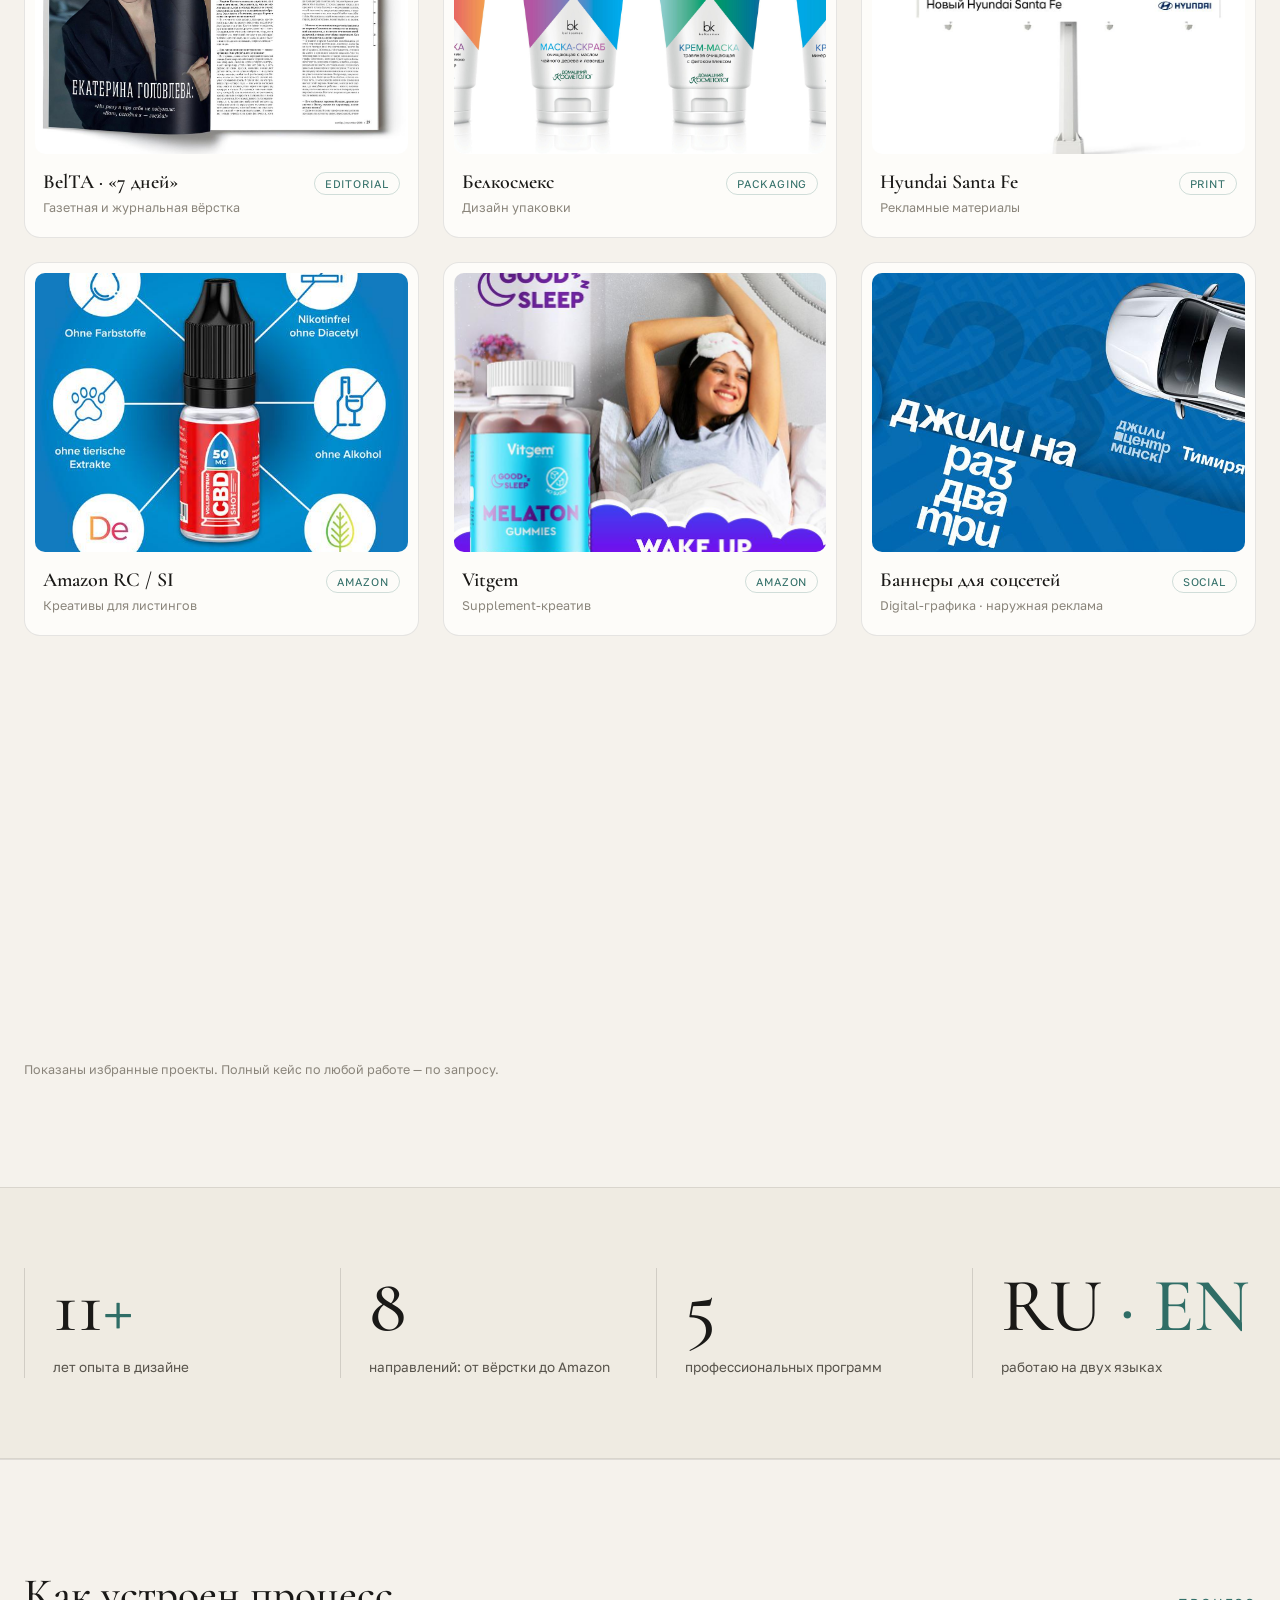
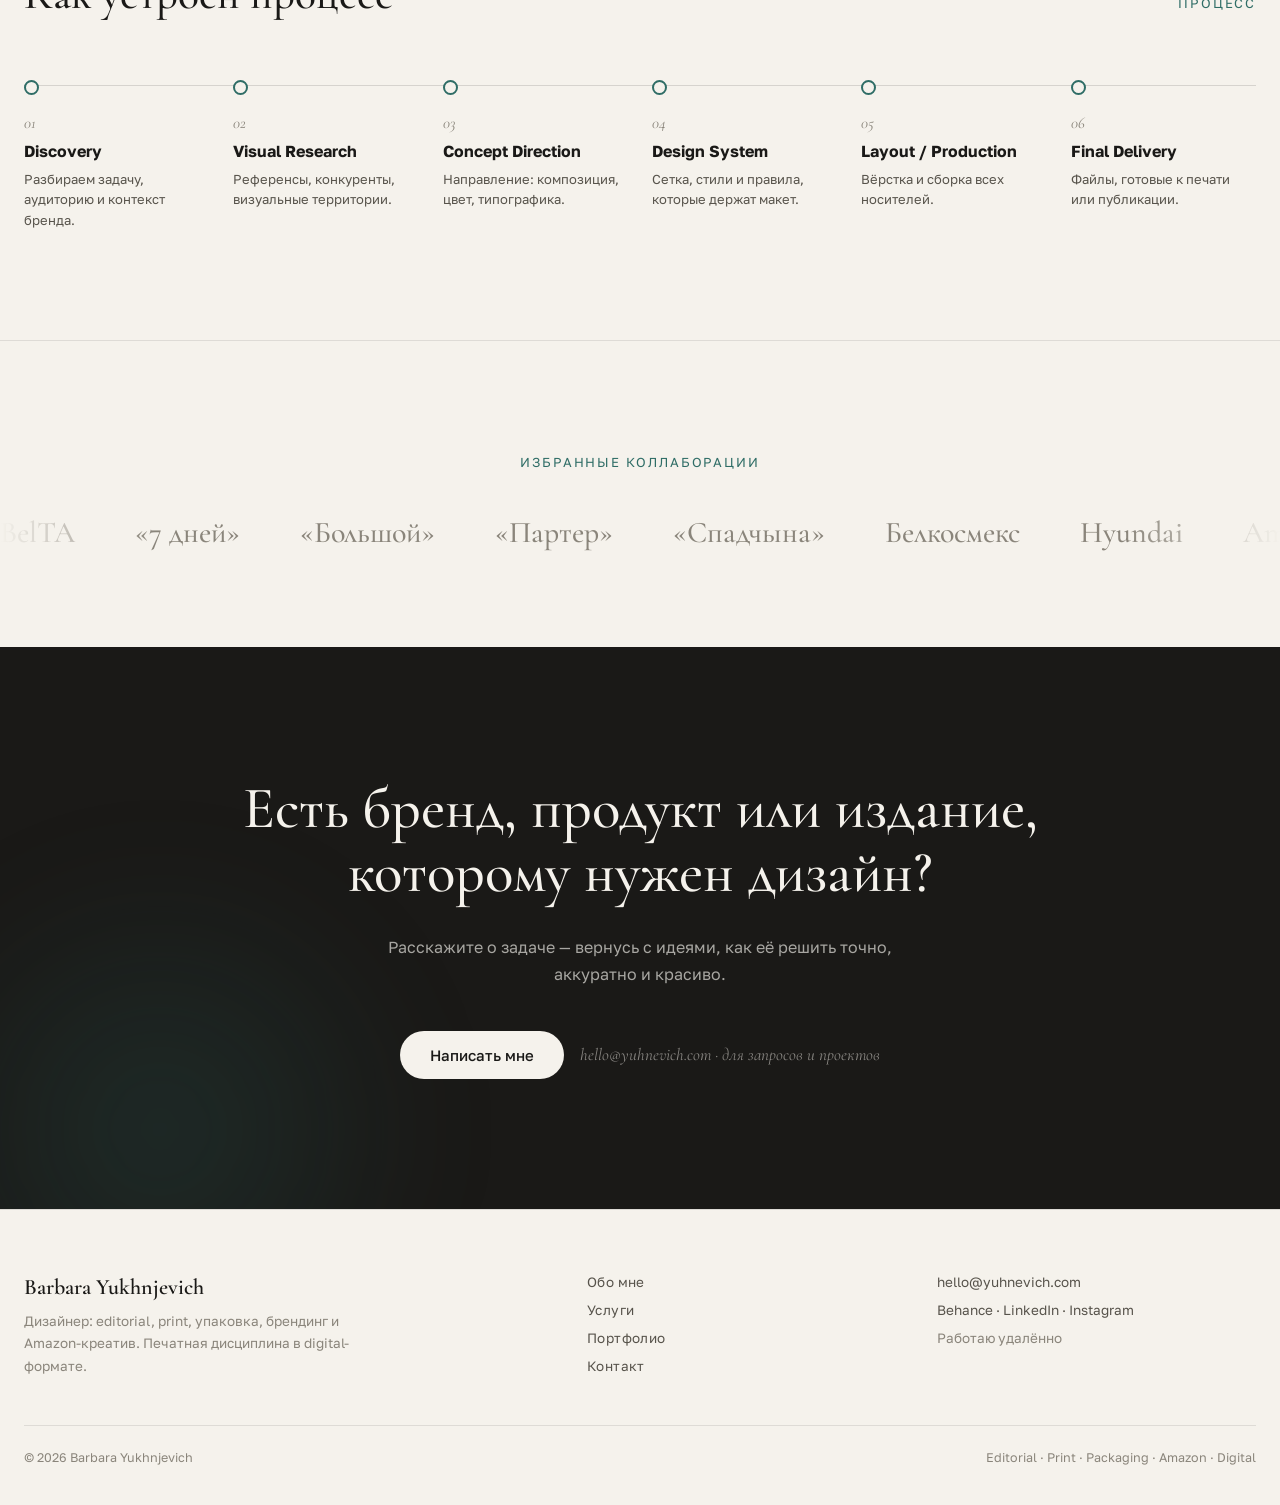
==== commit c33f5b48: "Configure yuhnevich domain contacts" ====
--- a/index.html
+++ b/index.html
@@ -15,6 +15,8 @@
       content="Editorial precision for modern brands: print, packaging, branding, Amazon creative and digital design."
     >
     <meta property="og:type" content="website">
+    <meta property="og:url" content="https://yuhnevich.com/">
+    <link rel="canonical" href="https://yuhnevich.com/">
     <link rel="icon" href="assets/favicon.svg" type="image/svg+xml">
     <link rel="preconnect" href="https://fonts.googleapis.com">
     <link rel="preconnect" href="https://fonts.gstatic.com" crossorigin>
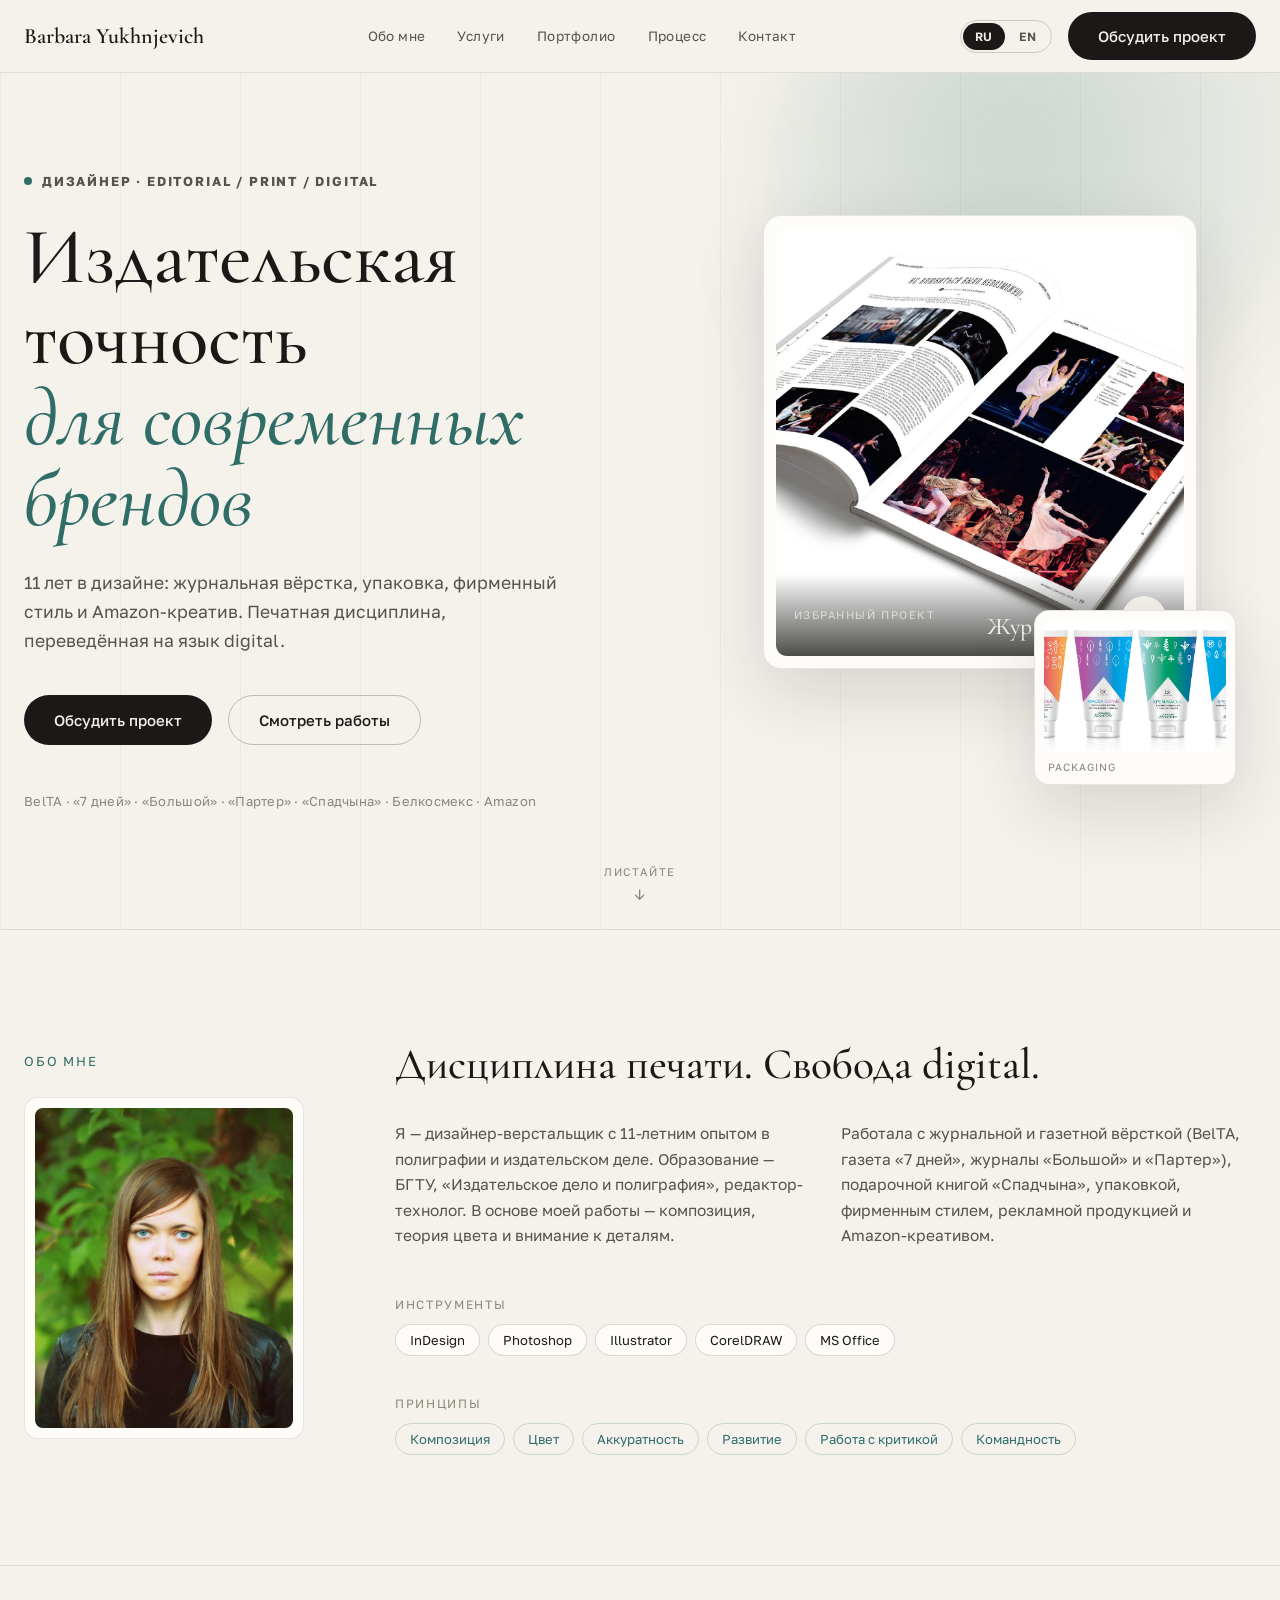
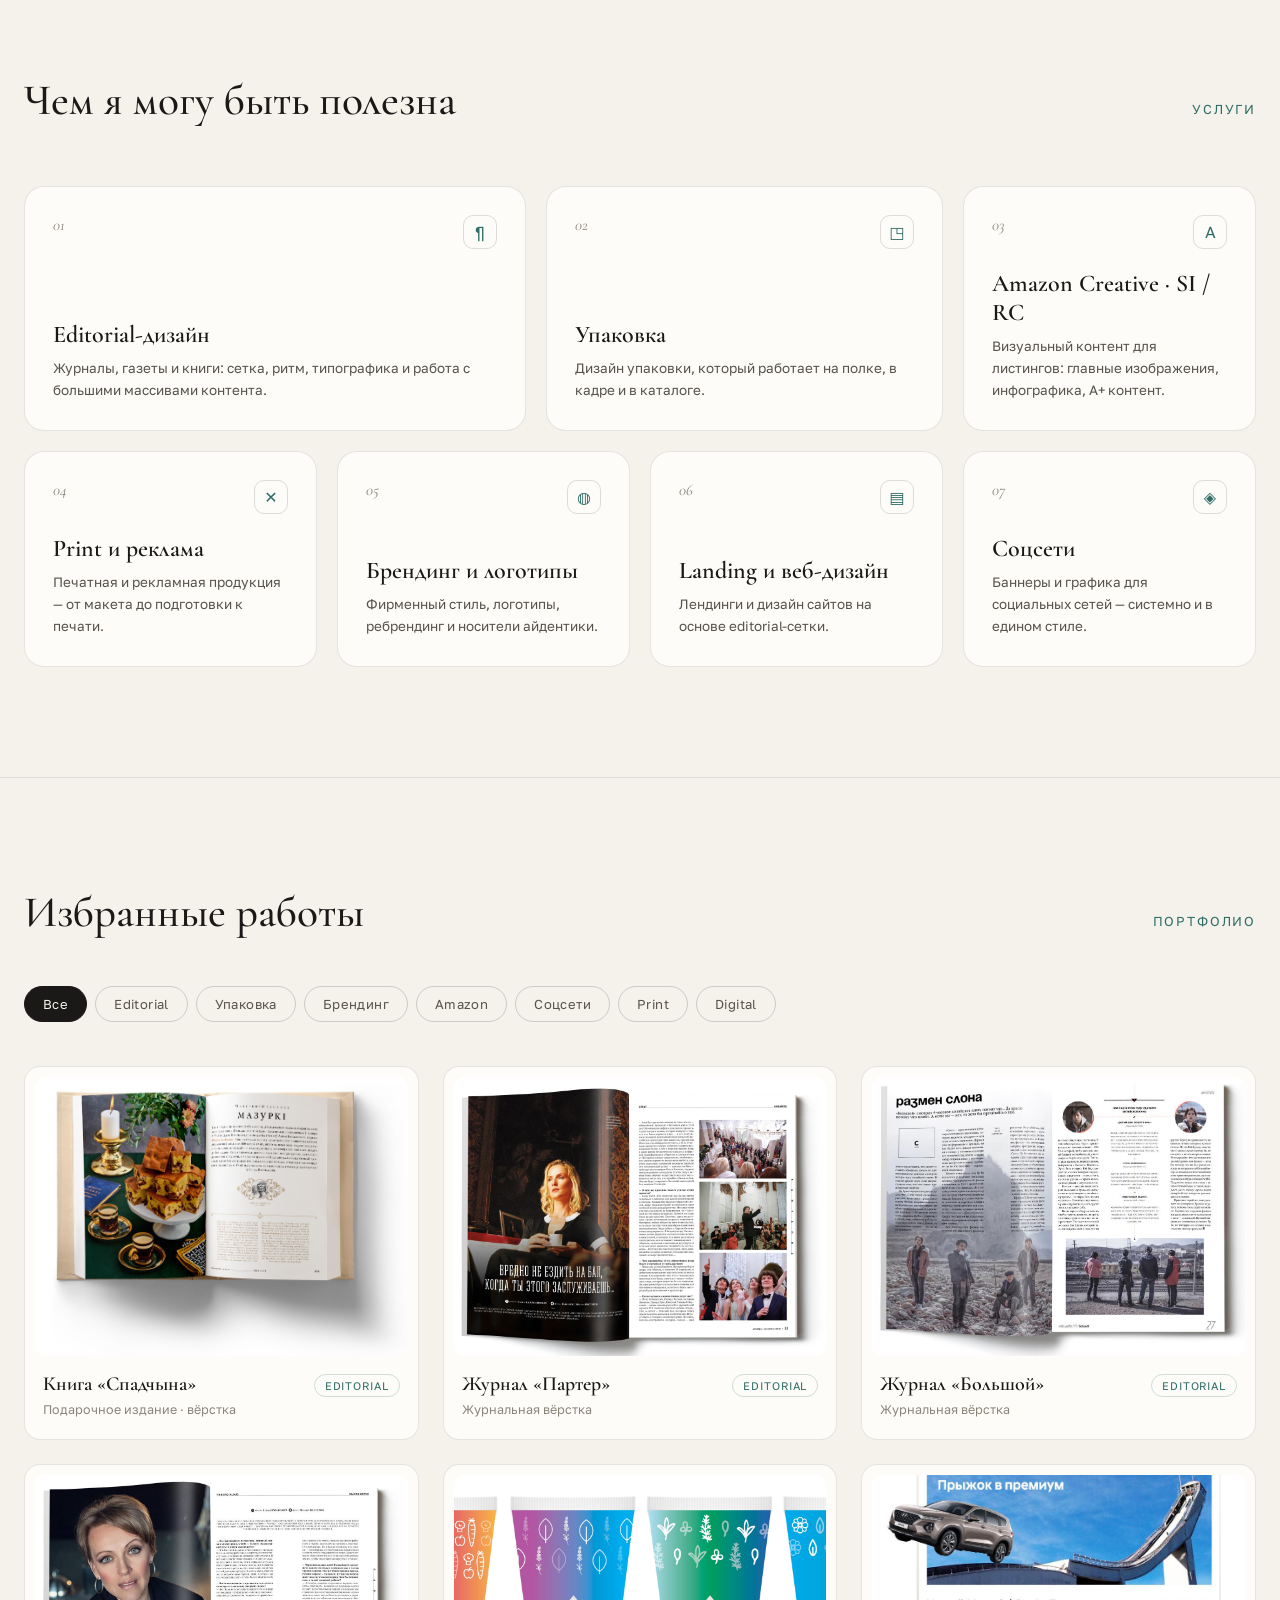
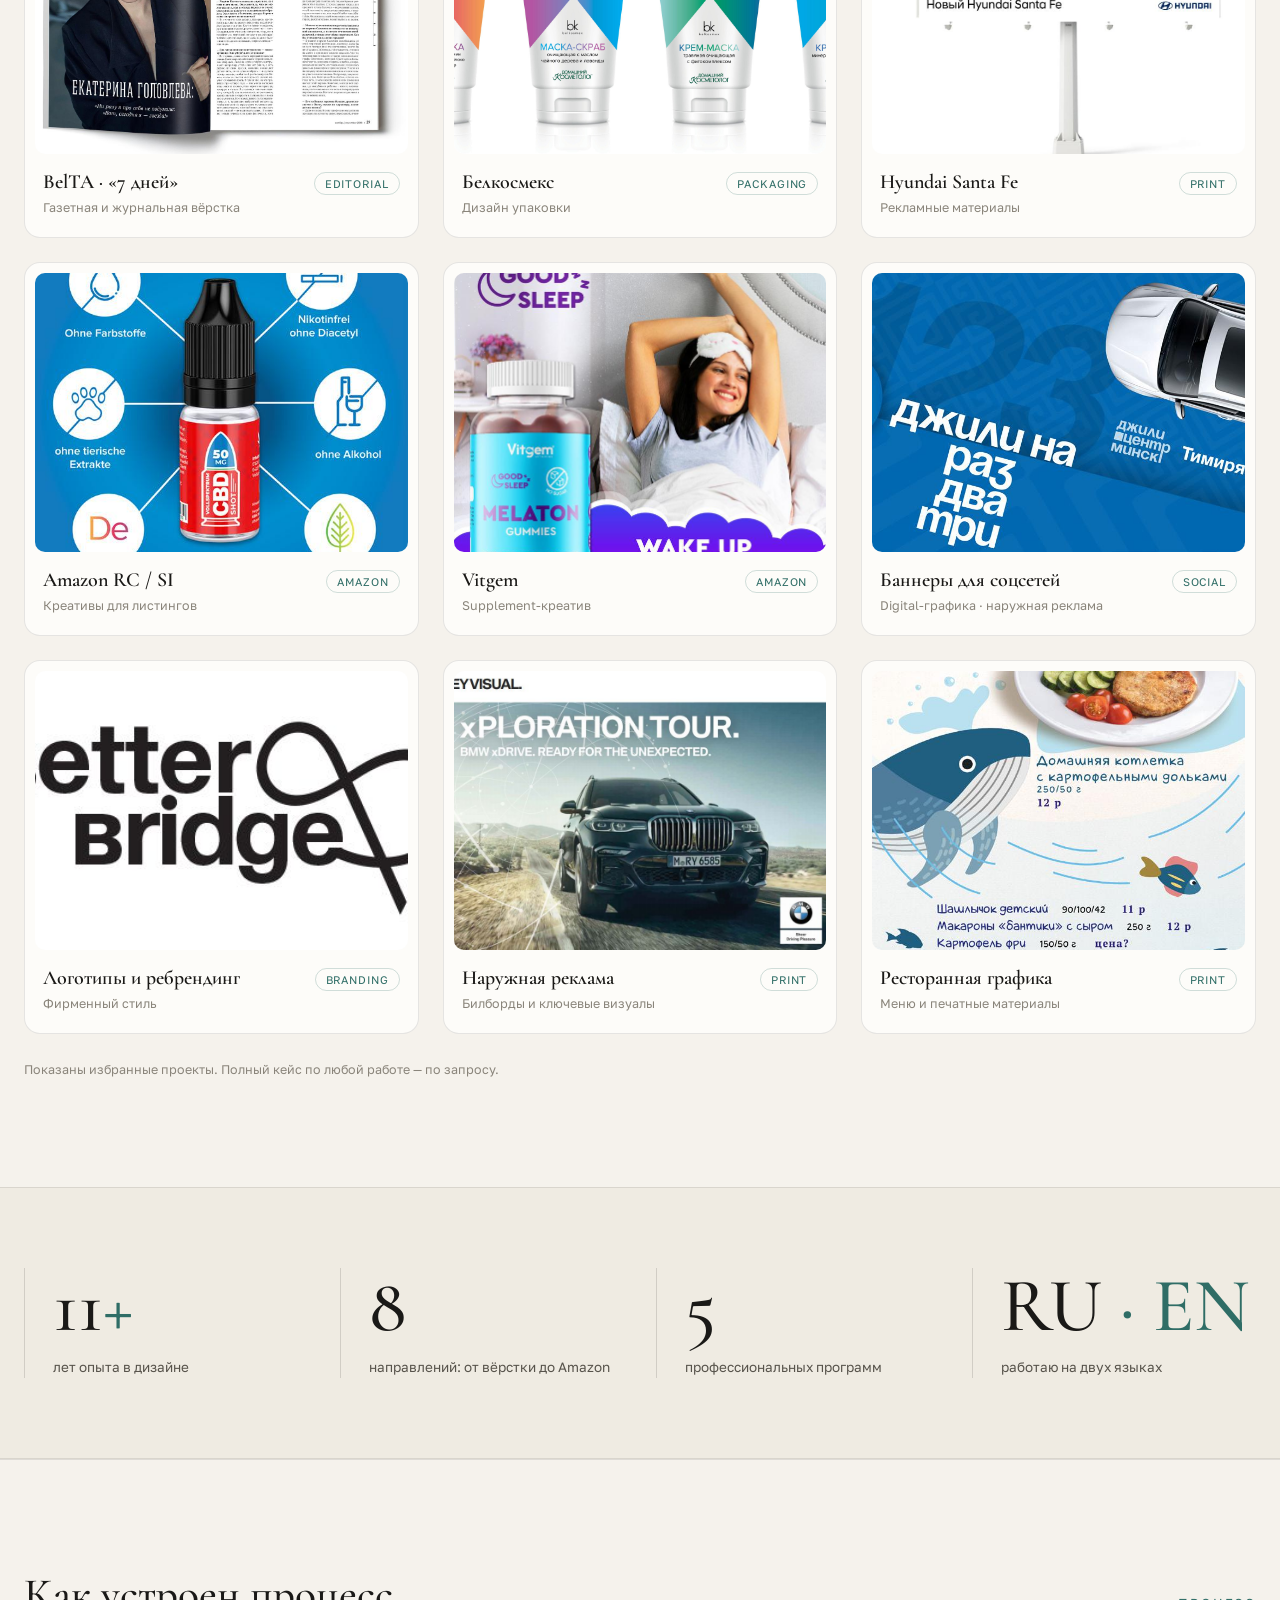
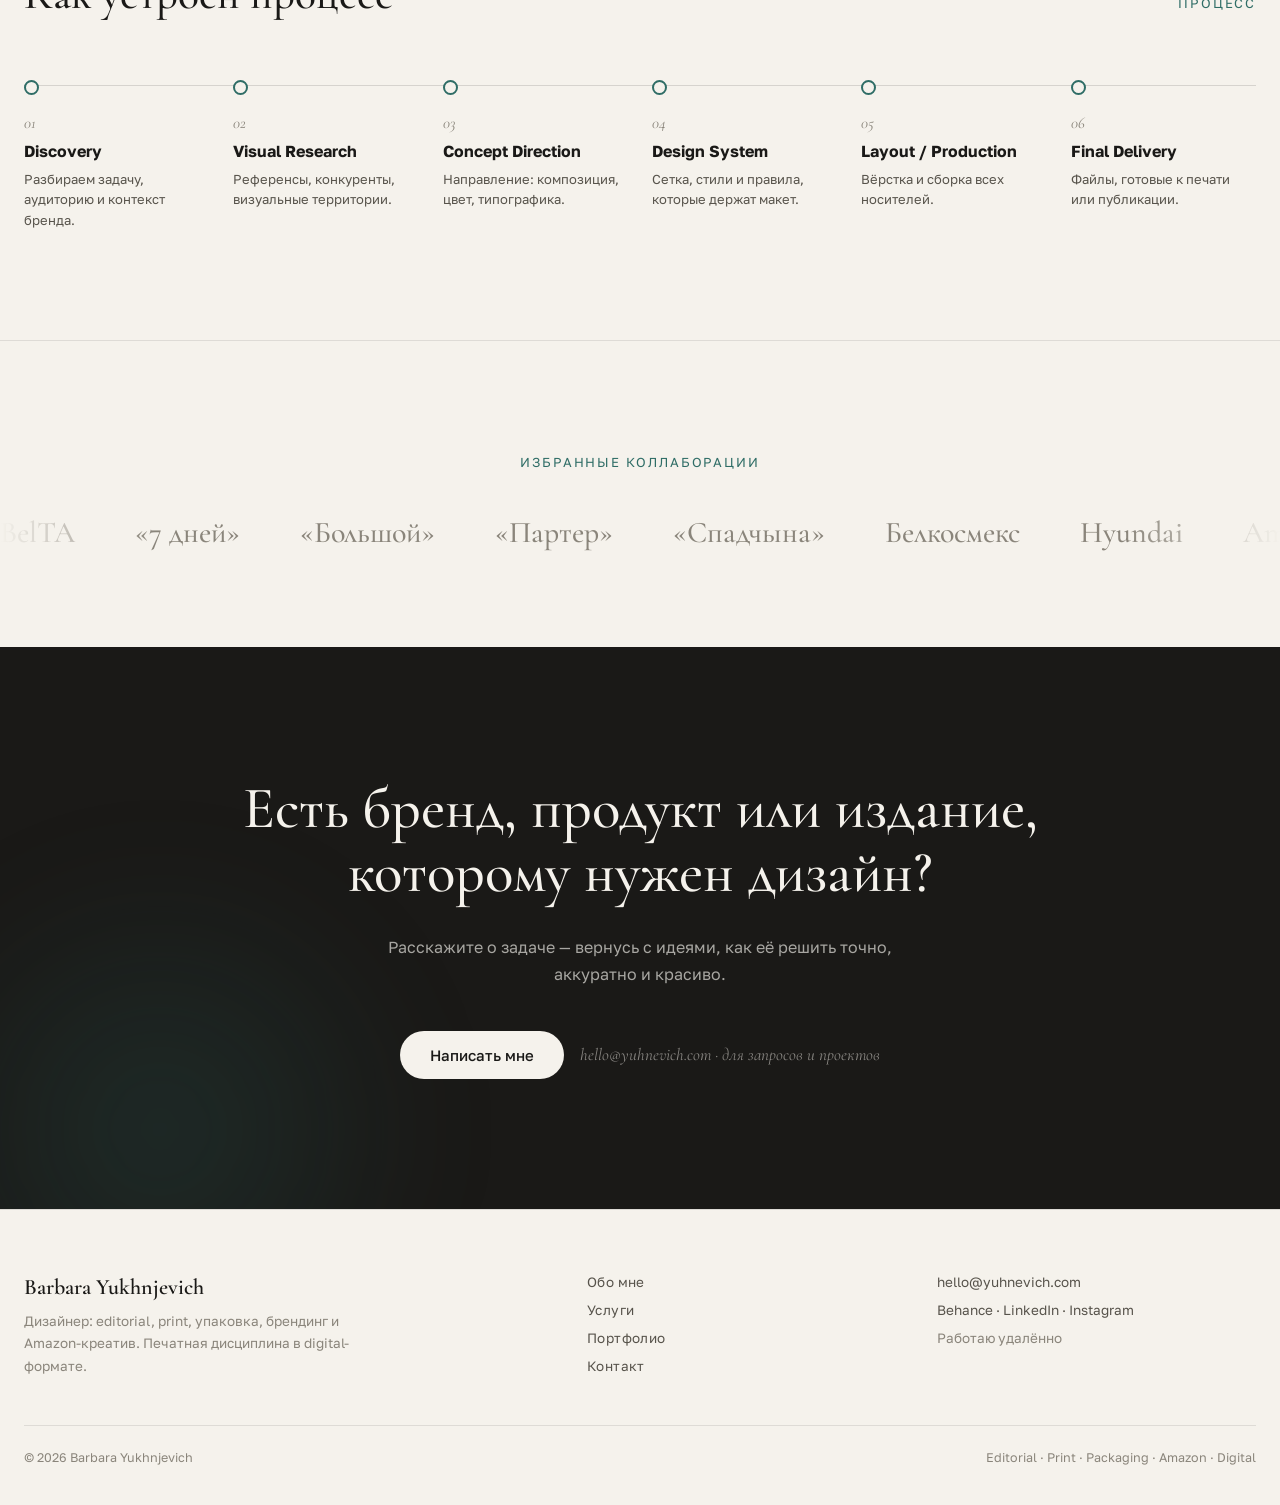
==== commit a8346ca9: "Remove hero badge" ====
--- a/index.html
+++ b/index.html
@@ -83,10 +83,6 @@
               </figure>
               <span class="arrow" aria-hidden="true">→</span>
             </a>
-            <div class="hero-badge">
-              <strong>120+</strong>
-              <span id="heroBadge1"></span>
-            </div>
             <figure class="supporting-frame">
               <img src="uploads/ilovepdf_images-extracted/img66.jpg" alt="">
               <figcaption>Packaging</figcaption>
--- a/assets/styles.css
+++ b/assets/styles.css
@@ -385,27 +385,6 @@
   font-size: 20px;
 }
 
-.hero-badge {
-  position: absolute;
-  top: 0;
-  right: 2%;
-  padding: 18px 22px;
-  border-radius: 18px;
-  background: var(--accent);
-  color: var(--paper);
-  text-align: center;
-  box-shadow: 0 22px 54px rgba(47, 109, 102, 0.38);
-  animation: floatB 7s 0.5s ease-in-out infinite;
-}
-
-.hero-badge strong {
-  display: block;
-  font-family: "Cormorant Garamond", Georgia, serif;
-  font-size: 38px;
-  line-height: 0.95;
-}
-
-.hero-badge span,
 .supporting-frame figcaption {
   font-size: 10.5px;
   letter-spacing: 0.1em;
@@ -1239,14 +1218,6 @@
     height: 286px;
   }
 
-  .hero-badge {
-    padding: 14px 18px;
-  }
-
-  .hero-badge strong {
-    font-size: 30px;
-  }
-
   .supporting-frame {
     right: 0;
     width: 52%;
